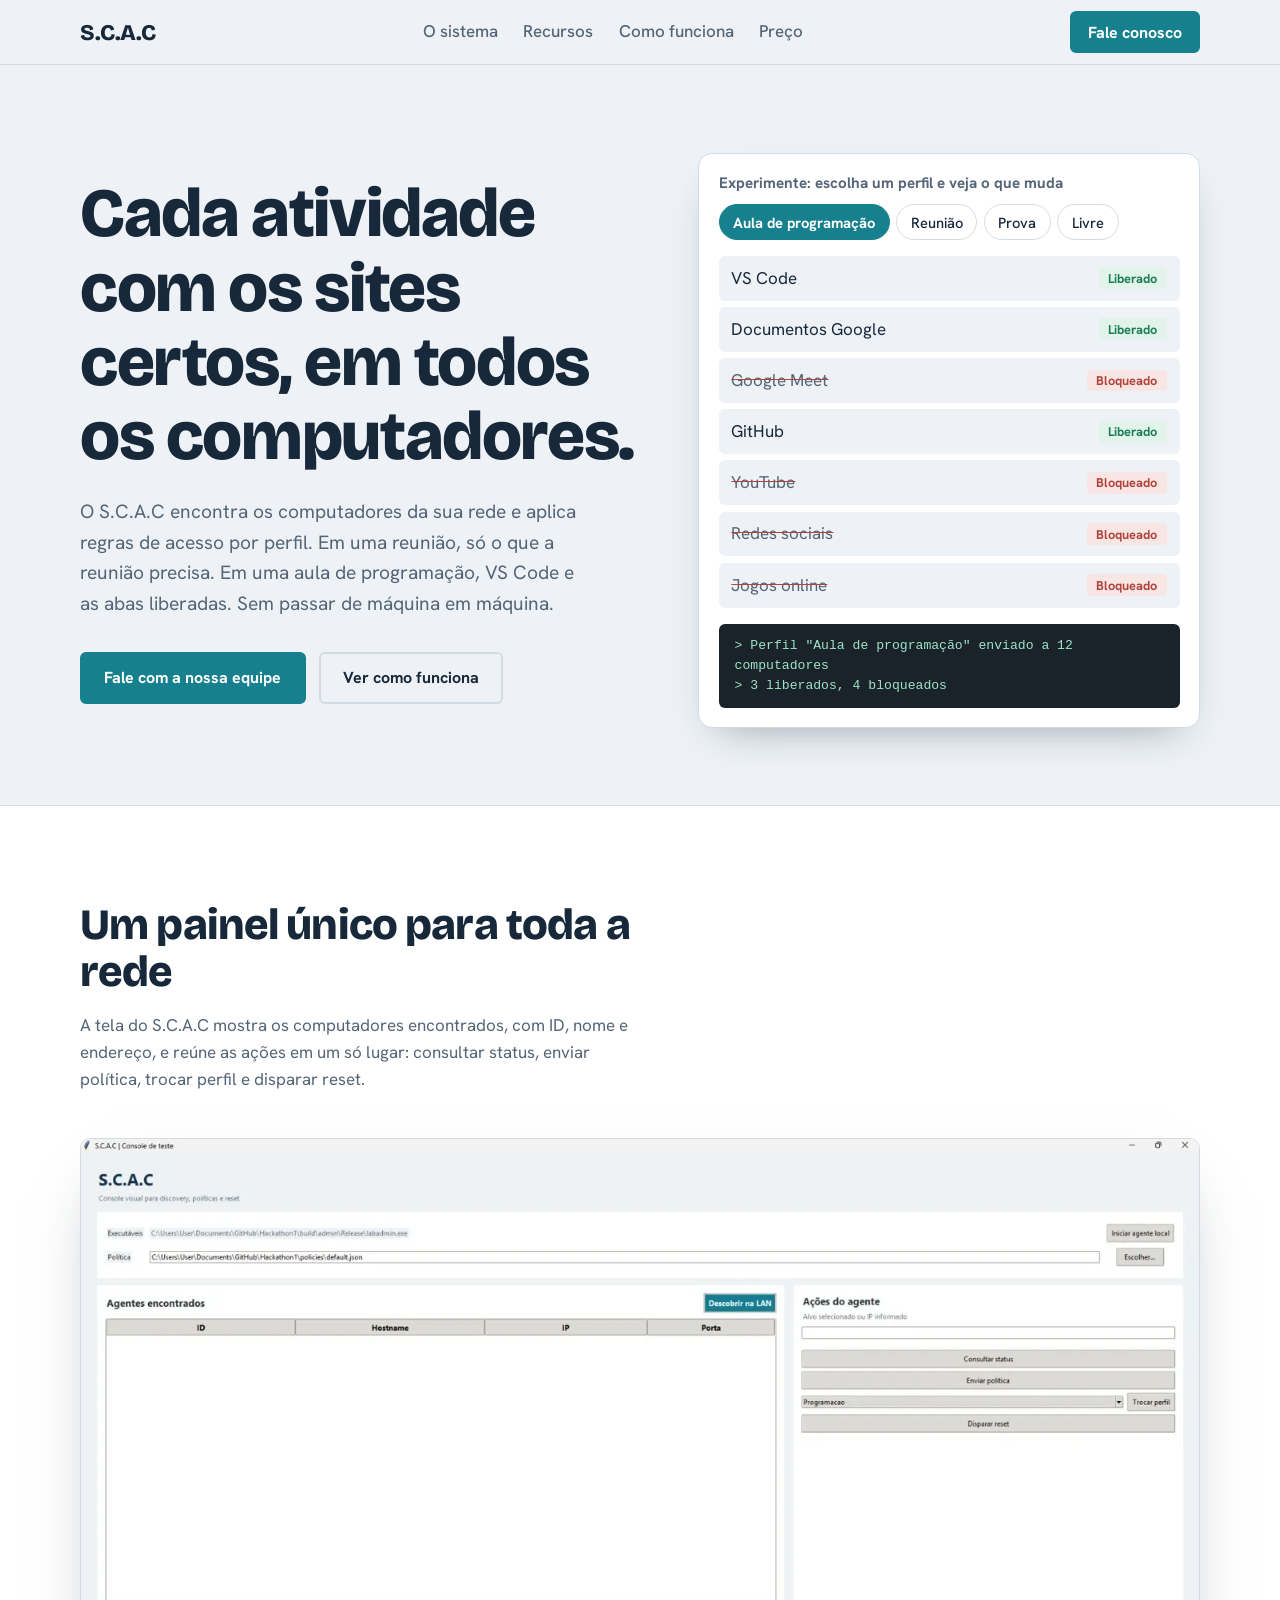
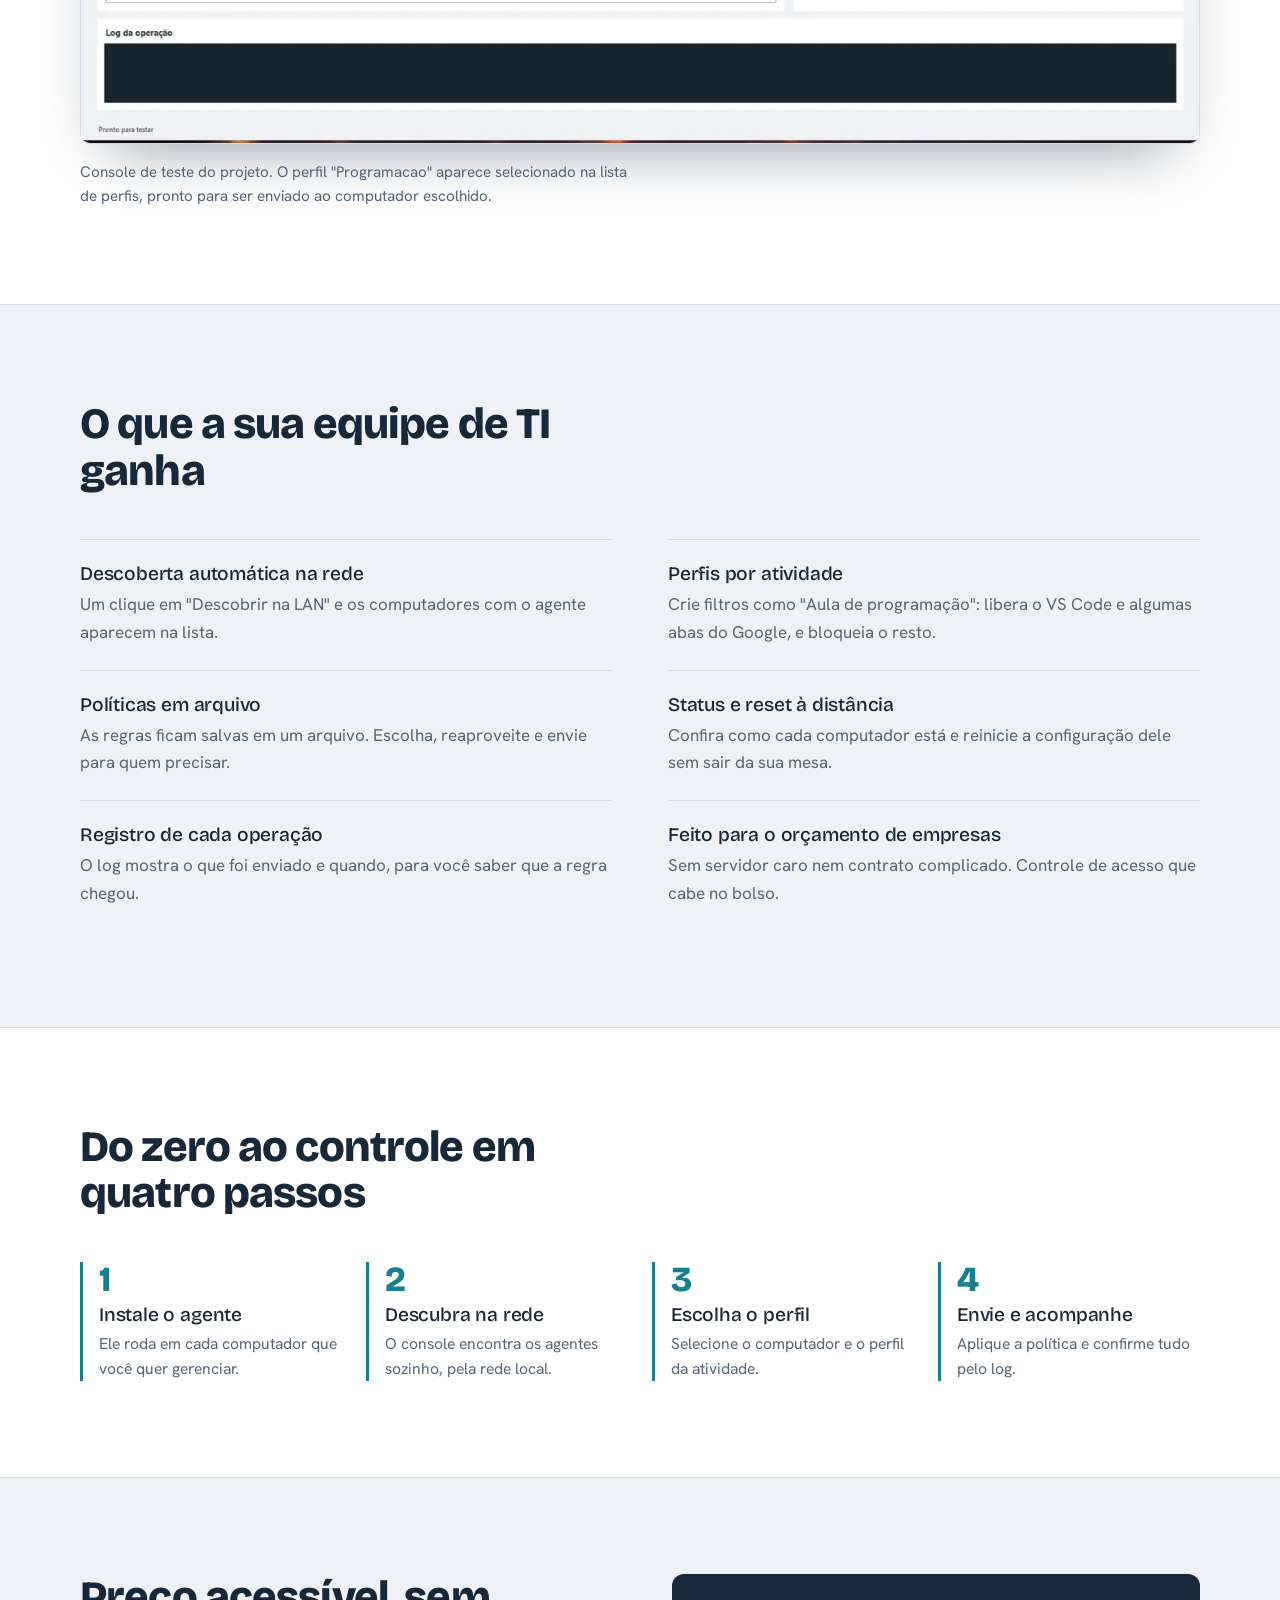
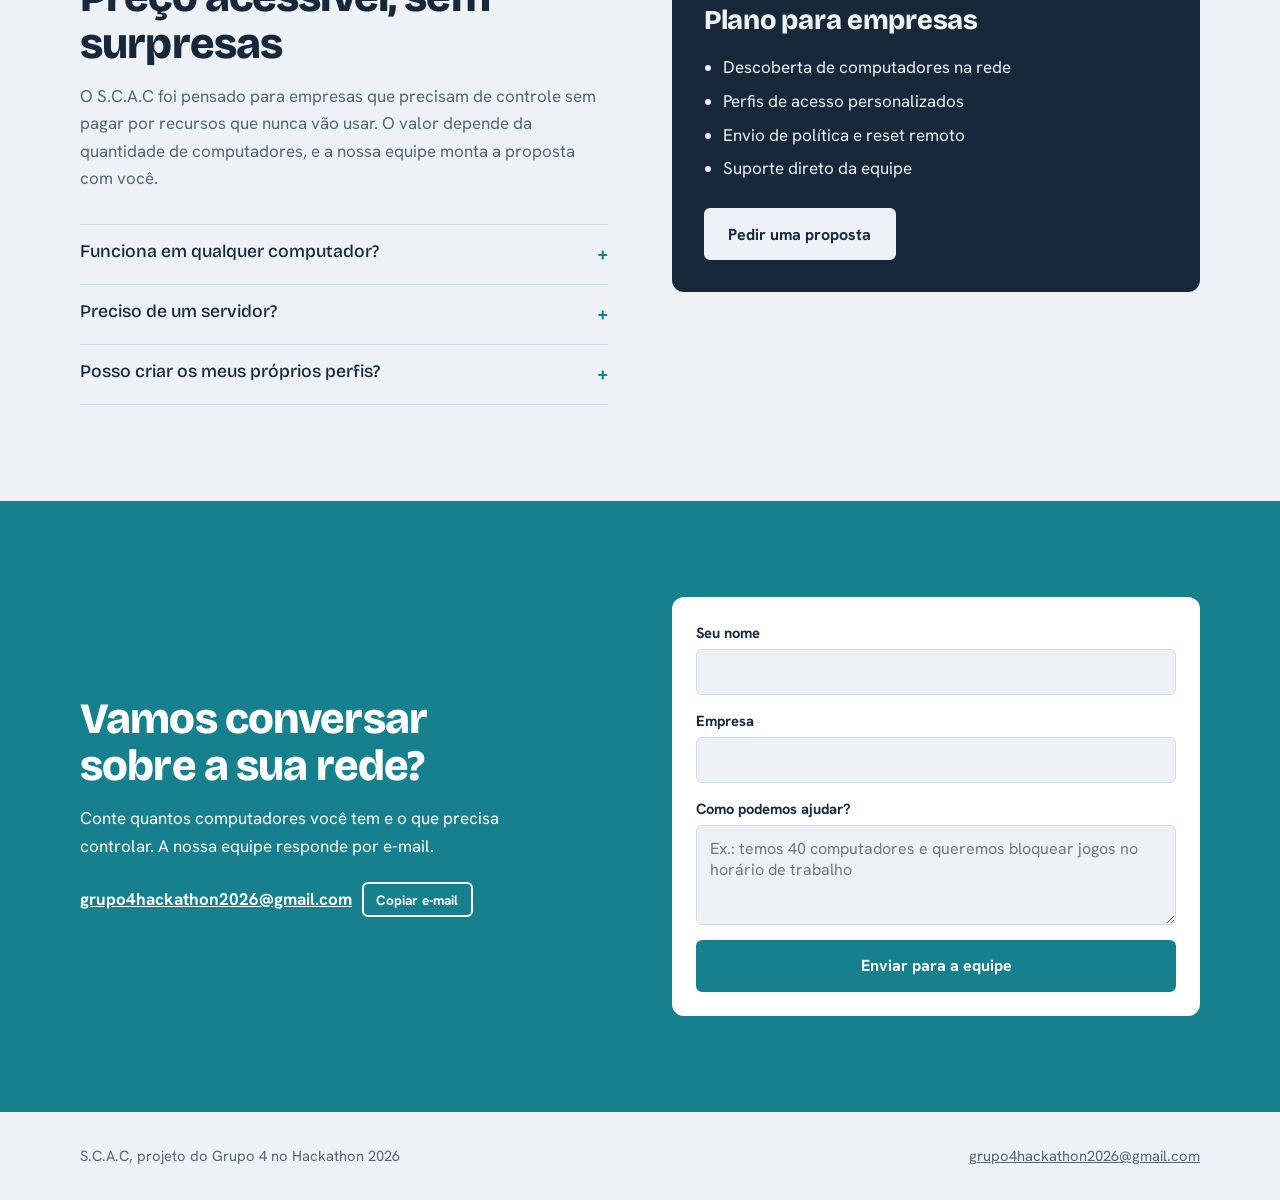
==== index.html @ 9efc4bbe "Add files via upload" ====
<!DOCTYPE html>
<html lang="pt-BR">
<head>
<meta charset="utf-8">
<meta name="viewport" content="width=device-width, initial-scale=1, viewport-fit=cover">
<title>S.C.A.C | Controle de acesso para a rede da sua empresa</title>
<meta name="description" content="Gerencie o que cada computador da rede pode acessar, com perfis prontos para cada atividade. Preço acessível para empresas.">
<link rel="preconnect" href="https://fonts.googleapis.com">
<link href="https://fonts.googleapis.com/css2?family=Bricolage+Grotesque:opsz,wght@12..96,500;12..96,800&family=Hanken+Grotesk:wght@400;500;700&display=swap" rel="stylesheet">
<link rel="stylesheet" href="../css/style.css">
</head>
<body>
<header class="nav"><div class="wrap">
<a class="logo" href="#topo">S.C.A.C</a>
<ul><li><a href="#sistema">O sistema</a></li><li><a href="#recursos">Recursos</a></li><li><a href="#como">Como funciona</a></li><li><a href="#preco">Preço</a></li></ul>
<a class="btn" href="#contato">Fale conosco</a>
</div></header>

<main id="topo">
<div class="hero"><div class="wrap">
<div class="intro">
<h1>Cada atividade com os sites certos, em todos os computadores.</h1>
<p class="lead">O S.C.A.C encontra os computadores da sua rede e aplica regras de acesso por perfil. Em uma reunião, só o que a reunião precisa. Em uma aula de programação, VS Code e as abas liberadas. Sem passar de máquina em máquina.</p>
<div class="cta"><a class="btn" href="#contato">Fale com a nossa equipe</a><a class="btn ghost" href="#como">Ver como funciona</a></div>
</div>
<div class="demo" aria-label="Demonstração de perfis">
<div class="demo-h">Experimente: escolha um perfil e veja o que muda</div>
<div class="tabs" id="tabs" role="tablist"></div>
<ul class="sites" id="sites" aria-live="polite"></ul>
<div class="log" id="log" aria-live="polite"></div>
</div>
</div></div>

<section class="band" id="sistema"><div class="wrap">
<div class="sec-head"><h2>Um painel único para toda a rede</h2>
<p>A tela do S.C.A.C mostra os computadores encontrados, com ID, nome e endereço, e reúne as ações em um só lugar: consultar status, enviar política, trocar perfil e disparar reset.</p></div>
<div class="shot"><img src="../imagens/print-sistema.webp" alt="Tela do console S.C.A.C com a lista de agentes encontrados na rede e os botões de consultar status, enviar política, trocar perfil e disparar reset" width="1400" height="756" loading="lazy"></div>
<p class="caption">Console de teste do projeto. O perfil &quot;Programacao&quot; aparece selecionado na lista de perfis, pronto para ser enviado ao computador escolhido.</p>
</div></section>

<section id="recursos"><div class="wrap">
<div class="sec-head"><h2>O que a sua equipe de TI ganha</h2></div>
<div class="feat">
<div><h3>Descoberta automática na rede</h3><p>Um clique em &quot;Descobrir na LAN&quot; e os computadores com o agente aparecem na lista.</p></div>
<div><h3>Perfis por atividade</h3><p>Crie filtros como &quot;Aula de programação&quot;: libera o VS Code e algumas abas do Google, e bloqueia o resto.</p></div>
<div><h3>Políticas em arquivo</h3><p>As regras ficam salvas em um arquivo. Escolha, reaproveite e envie para quem precisar.</p></div>
<div><h3>Status e reset à distância</h3><p>Confira como cada computador está e reinicie a configuração dele sem sair da sua mesa.</p></div>
<div><h3>Registro de cada operação</h3><p>O log mostra o que foi enviado e quando, para você saber que a regra chegou.</p></div>
<div><h3>Feito para o orçamento de empresas</h3><p>Sem servidor caro nem contrato complicado. Controle de acesso que cabe no bolso.</p></div>
</div></div></section>

<section class="band" id="como"><div class="wrap">
<div class="sec-head"><h2>Do zero ao controle em quatro passos</h2></div>
<ol class="steps">
<li><h3>Instale o agente</h3><p>Ele roda em cada computador que você quer gerenciar.</p></li>
<li><h3>Descubra na rede</h3><p>O console encontra os agentes sozinho, pela rede local.</p></li>
<li><h3>Escolha o perfil</h3><p>Selecione o computador e o perfil da atividade.</p></li>
<li><h3>Envie e acompanhe</h3><p>Aplique a política e confirme tudo pelo log.</p></li>
</ol></div></section>

<section id="preco"><div class="wrap split">
<div><div class="sec-head" style="margin:0"><h2>Preço acessível, sem surpresas</h2>
<p>O S.C.A.C foi pensado para empresas que precisam de controle sem pagar por recursos que nunca vão usar. O valor depende da quantidade de computadores, e a nossa equipe monta a proposta com você.</p></div>
<div style="margin-top:2rem">
<details><summary>Funciona em qualquer computador?</summary><p>A versão atual roda em Windows e Linux. Fale com a nossa equipe se você usa outro sistema.</p></details>
<details><summary>Preciso de um servidor?</summary><p>Não. O console descobre os agentes direto pela rede local.</p></details>
<details><summary>Posso criar os meus próprios perfis?</summary><p>Sim. Cada perfil é uma política com os sites e programas que você quer liberar.</p></details>
</div></div>
<div class="price"><h3>Plano para empresas</h3>
<ul><li>Descoberta de computadores na rede</li><li>Perfis de acesso personalizados</li><li>Envio de política e reset remoto</li><li>Suporte direto da equipe</li></ul>
<a class="btn" href="#contato">Pedir uma proposta</a></div>
</div></section>

<section class="contact" id="contato"><div class="wrap split">
<div><h2>Vamos conversar sobre a sua rede?</h2>
<p>Conte quantos computadores você tem e o que precisa controlar. A nossa equipe responde por e-mail.</p>
<div class="mail"><a href="mailto:grupo4hackathon2026@gmail.com">grupo4hackathon2026@gmail.com</a><button type="button" id="copy">Copiar e-mail</button></div></div>
<form id="form">
<label>Seu nome<input name="nome" required autocomplete="name"></label>
<label>Empresa<input name="empresa" autocomplete="organization"></label>
<label>Como podemos ajudar?<textarea name="msg" required placeholder="Ex.: temos 40 computadores e queremos bloquear jogos no horário de trabalho"></textarea></label>
<button class="btn" type="submit">Enviar para a equipe</button>
</form>
</div></section>
</main>

<footer><div class="wrap"><span>S.C.A.C, projeto do Grupo 4 no Hackathon 2026</span><a href="mailto:grupo4hackathon2026@gmail.com">grupo4hackathon2026@gmail.com</a></div></footer>

<script src="../js/script.js"></script>
</body>
</html>
---- css/style.css ----
:root{--bg:#eef2f6;--surface:#fff;--ink:#17283a;--muted:#546577;--teal:#17808e;--teal-d:#0f5f6b;--on-teal:#fff;--log:#1a2329;--line:#d3dce5;--ok:#1b7f55;--no:#b0433b;--okbg:#e1f3ea;--nobg:#f8e6e4;
--fd:"Bricolage Grotesque","Trebuchet MS",sans-serif;--fb:"Hanken Grotesk","Segoe UI",Arial,sans-serif;
box-sizing:border-box;padding-top:env(safe-area-inset-top,0px);padding-bottom:env(safe-area-inset-bottom,0px)}
@media (prefers-color-scheme:dark){:root:not([data-theme="light"]){--bg:#0e161d;--surface:#17222b;--ink:#e7eef4;--muted:#95a7b6;--teal:#47b9c9;--teal-d:#7fd3df;--on-teal:#08262b;--log:#0a1014;--line:#2a3b48;--ok:#5fd09c;--no:#f0897f;--okbg:#14352a;--nobg:#3a1f1d}}
:root[data-theme="dark"]{--bg:#0e161d;--surface:#17222b;--ink:#e7eef4;--muted:#95a7b6;--teal:#47b9c9;--teal-d:#7fd3df;--on-teal:#08262b;--log:#0a1014;--line:#2a3b48;--ok:#5fd09c;--no:#f0897f;--okbg:#14352a;--nobg:#3a1f1d}
*,*::before,*::after{box-sizing:inherit}
html{scroll-behavior:smooth;scroll-padding-top:calc(72px + env(safe-area-inset-top,0px))}
body{margin:0;background:var(--bg);color:var(--ink);font:400 1.0625rem/1.6 var(--fb)}
img{max-width:100%;display:block}
a{color:inherit}
:focus-visible{outline:3px solid var(--teal);outline-offset:3px;border-radius:4px}
.wrap{width:min(1120px,100% - 2.5rem);margin-inline:auto}
h1,h2,h3{font-family:var(--fd);line-height:1.08;margin:0;letter-spacing:-.02em}
h1{font-size:clamp(2.4rem,6vw,4.3rem);font-weight:800}
h2{font-size:clamp(1.8rem,4vw,2.7rem);font-weight:800;max-width:20ch}
h3{font-size:1.2rem;font-weight:500;letter-spacing:-.01em}
p{margin:0}
.btn{display:inline-block;font:700 1rem var(--fb);text-decoration:none;padding:.85rem 1.4rem;border-radius:6px;border:2px solid var(--teal);background:var(--teal);color:var(--on-teal);cursor:pointer;transition:transform .15s,background .15s}
.btn:hover{transform:translateY(-2px);background:var(--teal-d);border-color:var(--teal-d)}
.btn.ghost{background:transparent;color:var(--ink);border-color:var(--line)}
.btn.ghost:hover{background:var(--surface);border-color:var(--teal)}
/* nav */
.nav{position:sticky;top:0;z-index:10;background:color-mix(in srgb,var(--bg) 88%,transparent);backdrop-filter:blur(8px);border-bottom:1px solid var(--line);padding-top:env(safe-area-inset-top,0px)}
.nav .wrap{display:flex;align-items:center;justify-content:space-between;height:64px}
.logo{font:800 1.4rem var(--fd);text-decoration:none;letter-spacing:-.02em}
.nav ul{display:flex;gap:1.6rem;list-style:none;margin:0;padding:0}
.nav ul a{text-decoration:none;color:var(--muted);font-weight:500}
.nav ul a:hover{color:var(--ink)}
.nav .btn{padding:.55rem 1rem}
@media(max-width:760px){.nav ul{display:none}}
/* hero */
.hero{padding:clamp(2.5rem,7vw,5.5rem) 0 clamp(3rem,6vw,5rem)}
.hero .wrap{display:grid;grid-template-columns:1.05fr .95fr;gap:clamp(2rem,5vw,4rem);align-items:center}
.hero p.lead{font-size:1.2rem;color:var(--muted);margin:1.4rem 0 2rem;max-width:46ch}
.cta{display:flex;flex-wrap:wrap;gap:.8rem}
.hero .intro>*{animation:rise .7s both}
.hero .intro>*:nth-child(2){animation-delay:.1s}.hero .intro>*:nth-child(3){animation-delay:.2s}
@keyframes rise{from{opacity:0;transform:translateY(16px)}}
@media(max-width:860px){.hero .wrap{grid-template-columns:1fr}}
/* demo */
.demo{background:var(--surface);border:1px solid var(--line);border-radius:14px;padding:1.2rem;box-shadow:0 18px 40px -22px rgba(23,40,58,.45)}
.demo-h{font:700 .95rem var(--fb);color:var(--muted);margin-bottom:.7rem}
.tabs{display:flex;flex-wrap:wrap;gap:.4rem;margin-bottom:1rem}
.tabs button{font:500 .92rem var(--fb);padding:.45rem .85rem;border-radius:999px;border:1px solid var(--line);background:transparent;color:var(--ink);cursor:pointer}
.tabs button[aria-selected="true"]{background:var(--teal);border-color:var(--teal);color:var(--on-teal);font-weight:700}
.sites{list-style:none;margin:0;padding:0;display:grid;gap:.4rem}
.sites li{display:flex;justify-content:space-between;align-items:center;padding:.55rem .8rem;border-radius:6px;background:var(--bg);transition:background .3s}
.sites .st{font:700 .8rem var(--fb);padding:.15rem .6rem;border-radius:4px;transition:all .3s}
.sites li.ok .st{background:var(--okbg);color:var(--ok)}
.sites li.no{color:var(--muted)}
.sites li.no .st{background:var(--nobg);color:var(--no)}
.sites li.no span:first-child{text-decoration:line-through;text-decoration-color:var(--no)}
.log{margin-top:1rem;background:var(--log);color:#9fe3c6;font:.82rem/1.5 ui-monospace,Consolas,monospace;padding:.8rem 1rem;border-radius:6px;min-height:3.6em}
/* sections */
section{padding:clamp(3.5rem,8vw,6rem) 0}
.band{background:var(--surface);border-block:1px solid var(--line)}
.sec-head{display:grid;gap:1rem;margin-bottom:2.8rem}
.sec-head p{color:var(--muted);max-width:56ch}
.shot{border:1px solid var(--line);border-radius:10px;overflow:hidden;box-shadow:0 30px 60px -30px rgba(23,40,58,.5)}
.shot img{width:100%;height:auto}
.caption{color:var(--muted);font-size:.95rem;margin-top:1rem;max-width:62ch}
.feat{display:grid;grid-template-columns:repeat(2,1fr);gap:0 3.5rem}
.feat div{padding:1.5rem 0;border-top:1px solid var(--line)}
.feat p{color:var(--muted);margin-top:.4rem}
@media(max-width:760px){.feat{grid-template-columns:1fr}}
.steps{list-style:none;margin:0;padding:0;display:grid;grid-template-columns:repeat(4,1fr);gap:1.5rem;counter-reset:s}
.steps li{counter-increment:s;border-left:3px solid var(--teal);padding-left:1rem}
.steps li::before{content:counter(s);font:800 2.2rem var(--fd);color:var(--teal);display:block;line-height:1}
.steps h3{margin:.5rem 0 .3rem}.steps p{color:var(--muted);font-size:.98rem}
@media(max-width:860px){.steps{grid-template-columns:repeat(2,1fr)}}
@media(max-width:480px){.steps{grid-template-columns:1fr}}
.split{display:grid;grid-template-columns:1fr 1fr;gap:clamp(2rem,5vw,4rem);align-items:start}
@media(max-width:860px){.split{grid-template-columns:1fr}}
.price{background:var(--ink);color:var(--bg);border-radius:12px;padding:2rem}
.price h3{font-size:1.7rem;font-weight:800}
.price ul{margin:1.2rem 0 1.6rem;padding-left:1.2rem;display:grid;gap:.4rem}
.price .btn{background:var(--bg);color:var(--ink);border-color:var(--bg)}
details{border-top:1px solid var(--line);padding:1rem 0}
details:last-child{border-bottom:1px solid var(--line)}
summary{font:500 1.1rem var(--fd);cursor:pointer;list-style:none;display:flex;justify-content:space-between;gap:1rem}
summary::after{content:"+";font-size:1.4rem;color:var(--teal);transition:transform .2s}
details[open] summary::after{transform:rotate(45deg)}
details p{color:var(--muted);margin-top:.6rem;max-width:60ch}
/* contato */
.contact{background:var(--teal);color:var(--on-teal)}
.contact .split{align-items:center}
.contact h2{max-width:16ch}
.contact p{margin-top:1rem;max-width:44ch}
.mail{display:flex;flex-wrap:wrap;gap:.6rem;align-items:center;margin-top:1.4rem}
.mail a{font-weight:700;word-break:break-all}
.mail button{font:700 .85rem var(--fb);padding:.4rem .8rem;border-radius:6px;border:2px solid currentColor;background:transparent;color:inherit;cursor:pointer}
form{background:var(--surface);color:var(--ink);padding:1.5rem;border-radius:12px;display:grid;gap:.9rem}
label{display:grid;gap:.3rem;font-weight:700;font-size:.92rem}
input,textarea{font:400 1rem var(--fb);padding:.7rem .8rem;border:1px solid var(--line);border-radius:6px;background:var(--bg);color:var(--ink)}
textarea{min-height:100px;resize:vertical}
footer{padding:2rem 0;color:var(--muted);font-size:.92rem}
footer .wrap{display:flex;flex-wrap:wrap;justify-content:space-between;gap:.5rem}
@media(prefers-reduced-motion:reduce){*{animation:none!important;transition:none!important;scroll-behavior:auto!important}}
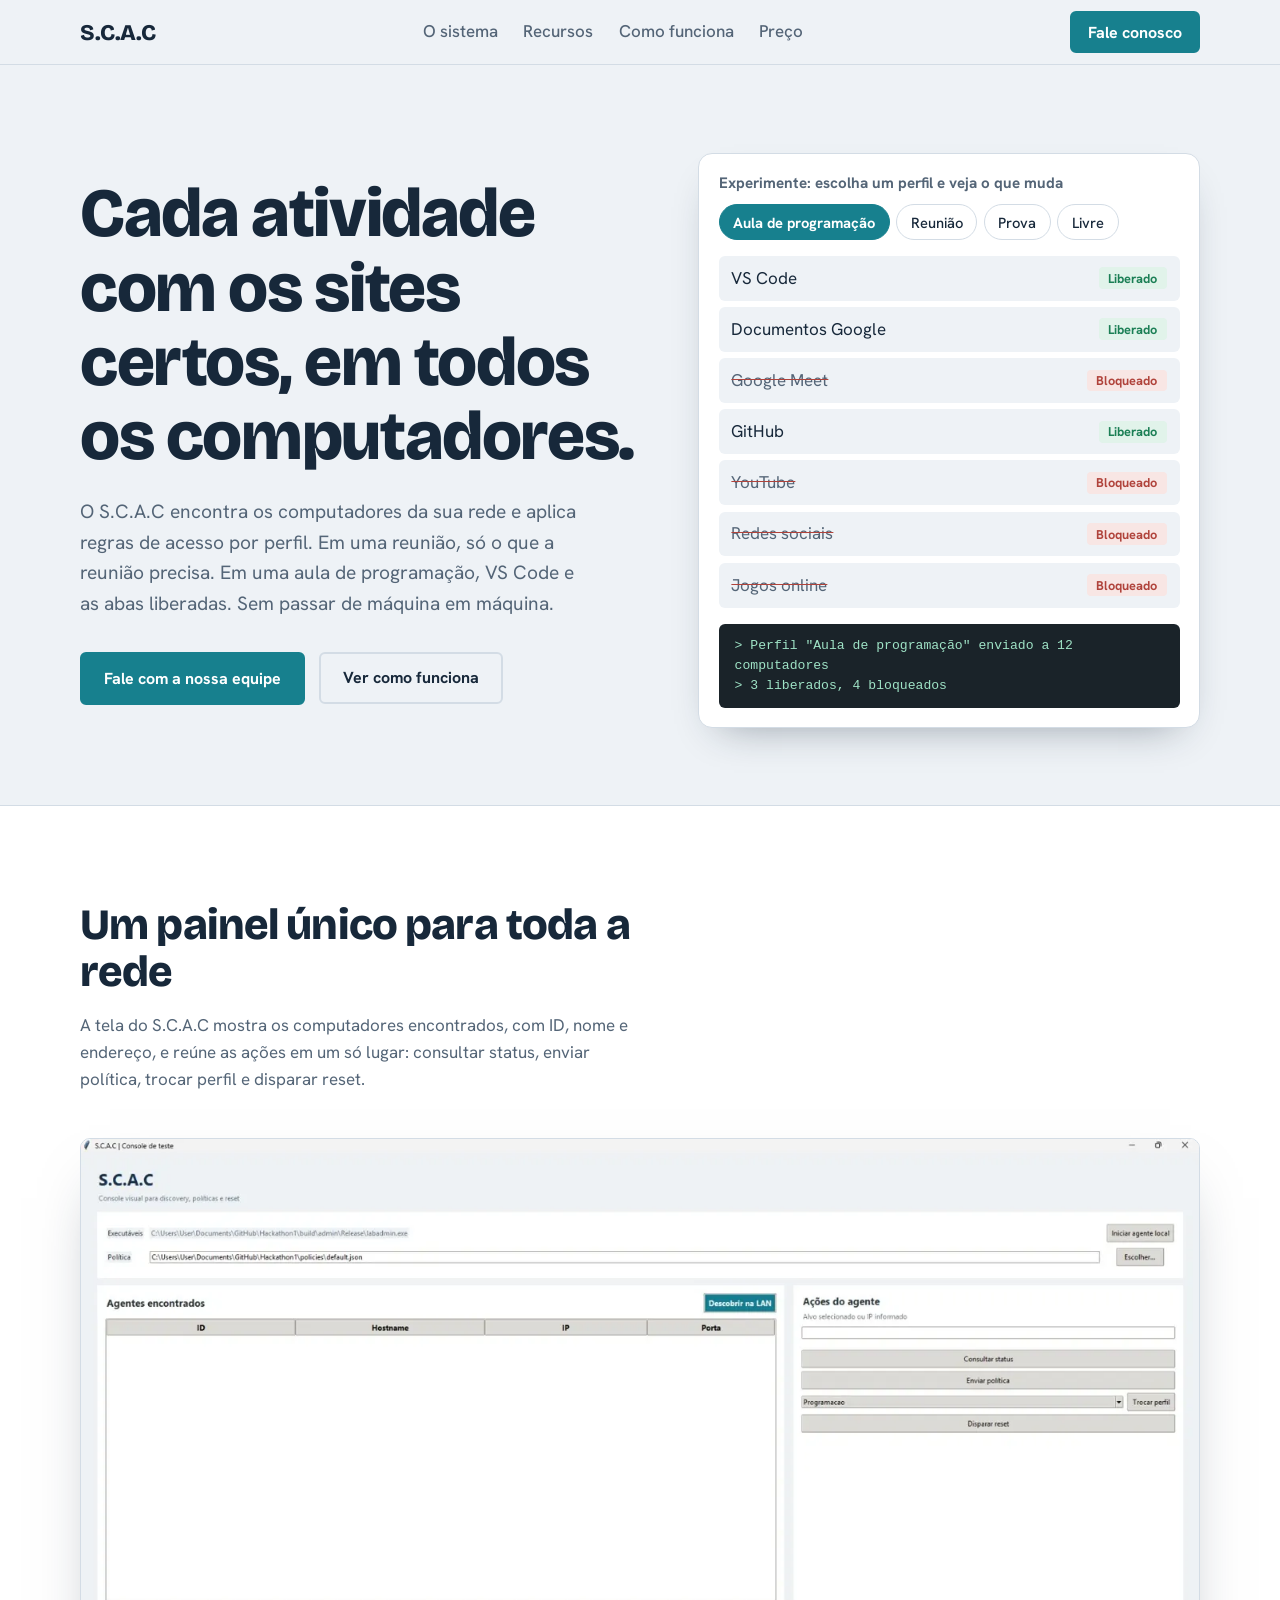
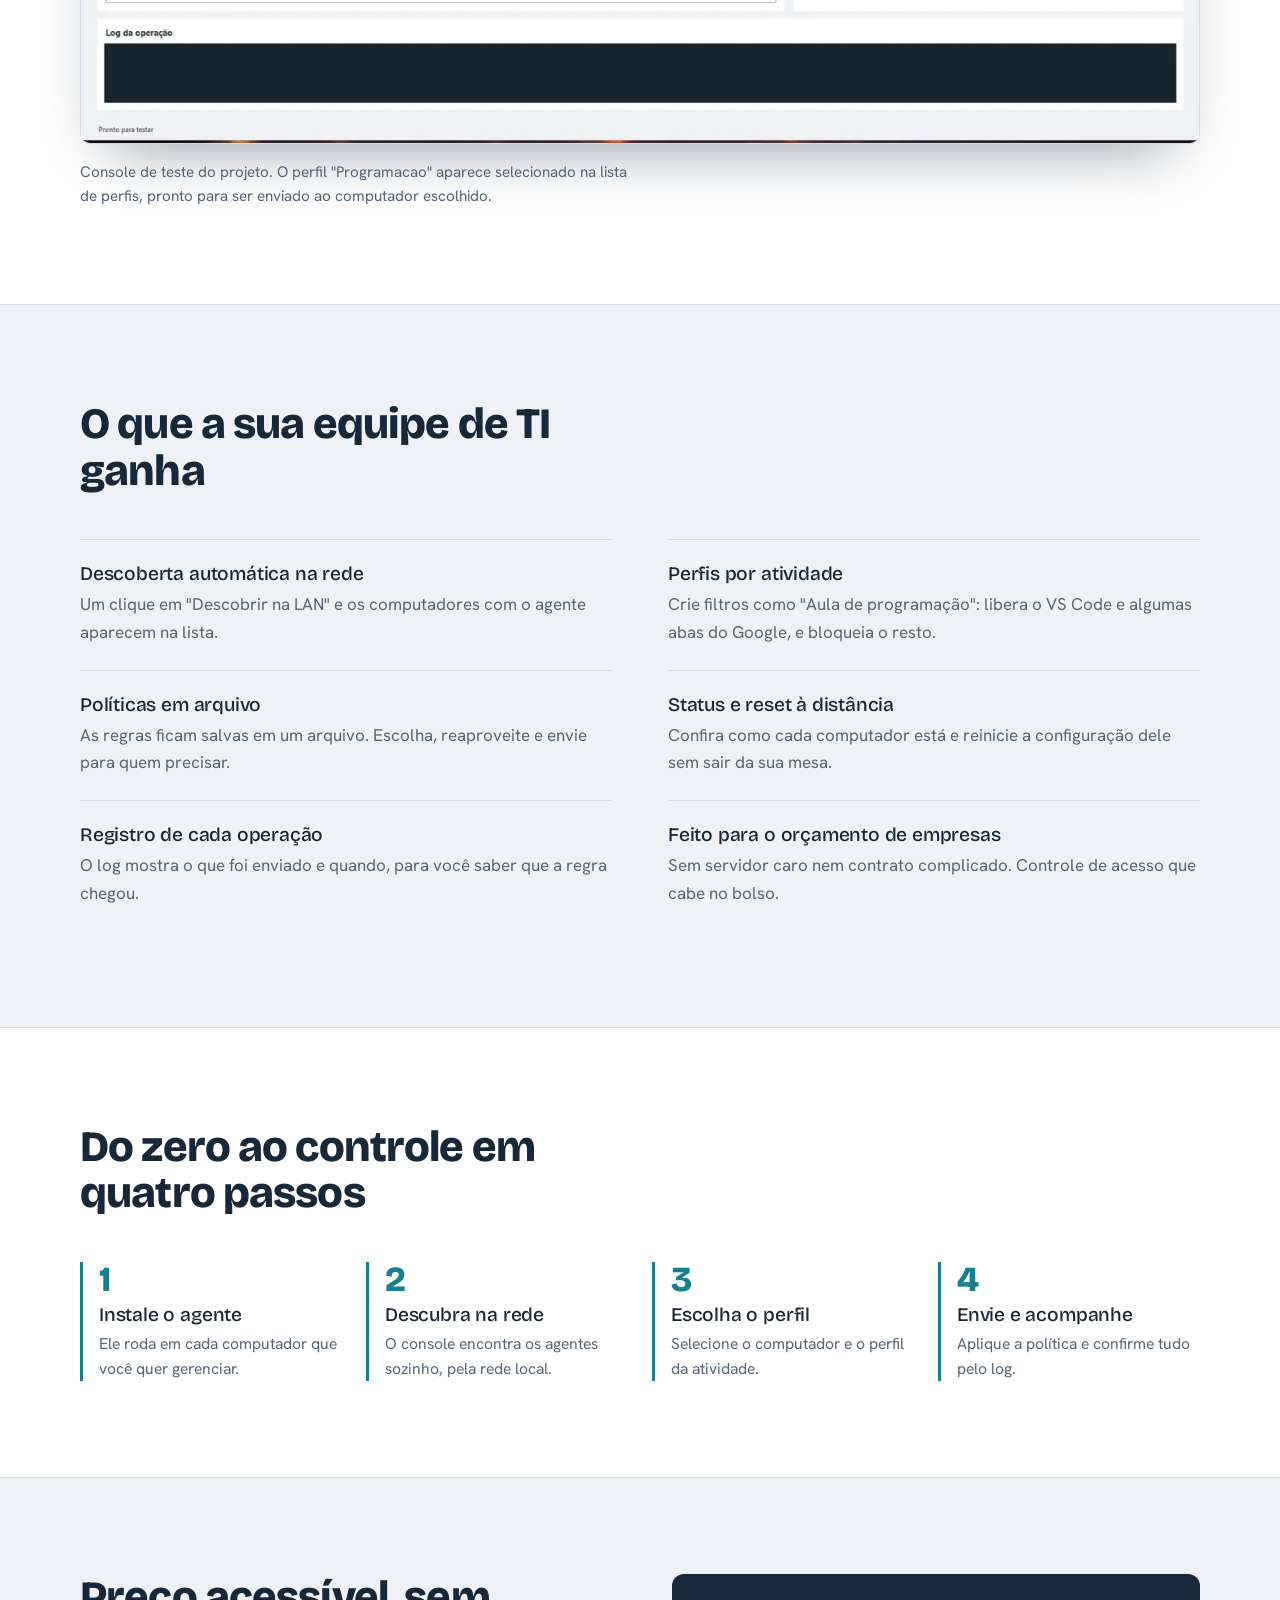
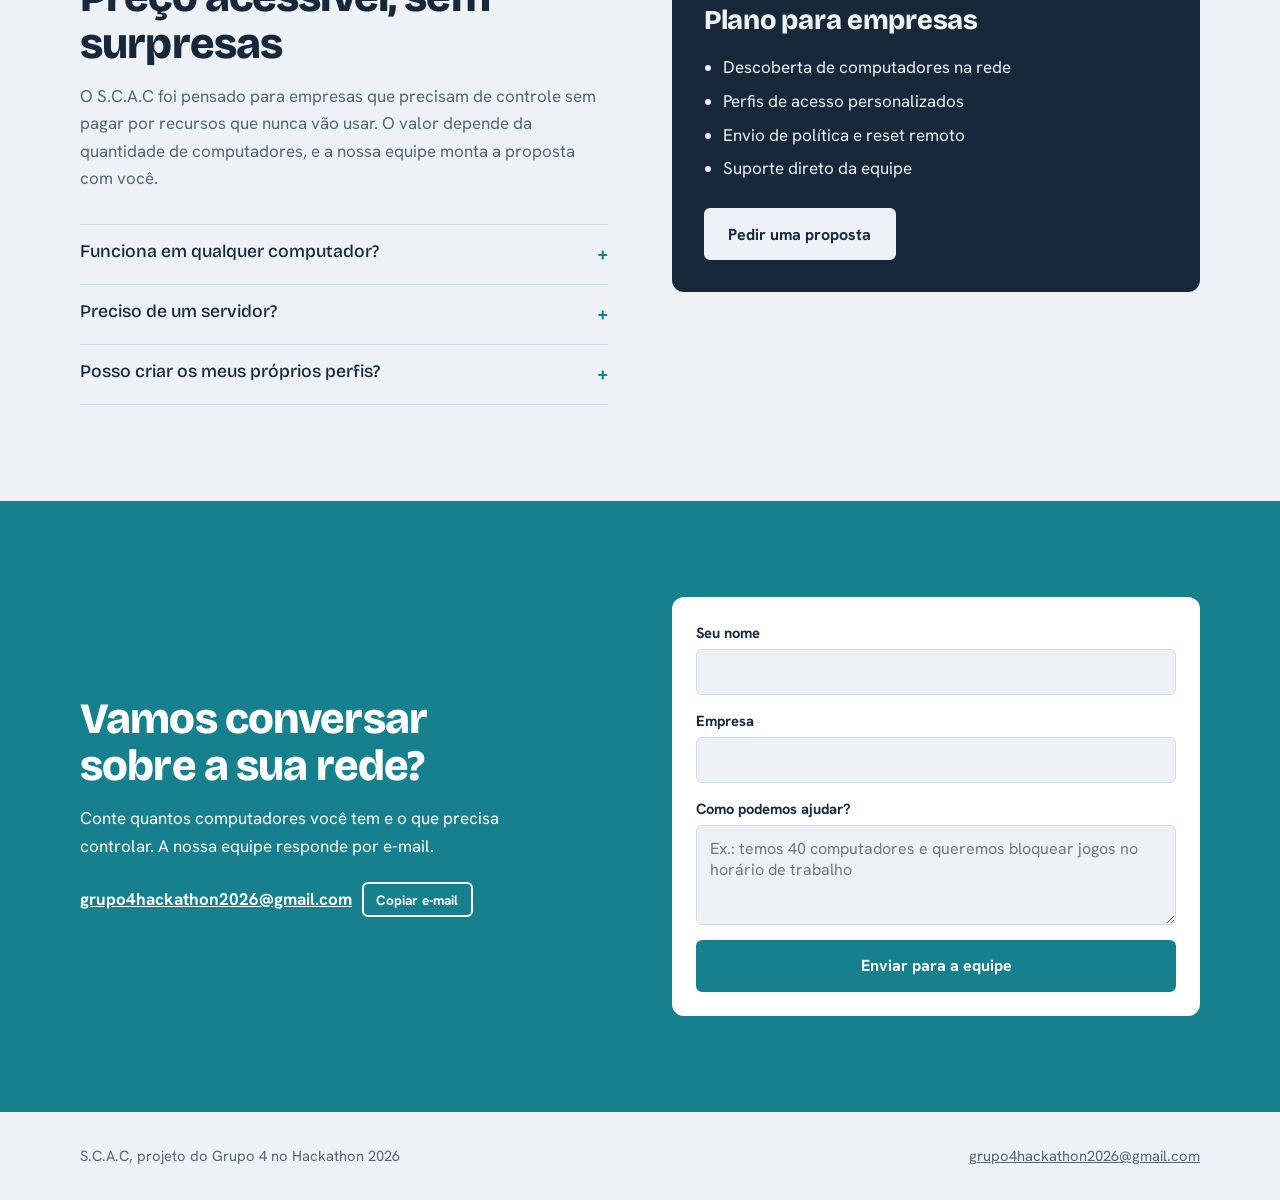
==== commit ae386941: "Update index.html" ====
--- a/index.html
+++ b/index.html
@@ -7,7 +7,7 @@
 <meta name="description" content="Gerencie o que cada computador da rede pode acessar, com perfis prontos para cada atividade. Preço acessível para empresas.">
 <link rel="preconnect" href="https://fonts.googleapis.com">
 <link href="https://fonts.googleapis.com/css2?family=Bricolage+Grotesque:opsz,wght@12..96,500;12..96,800&family=Hanken+Grotesk:wght@400;500;700&display=swap" rel="stylesheet">
-<link rel="stylesheet" href="../css/style.css">
+<link rel="stylesheet" href="css/style.css">
 </head>
 <body>
 <header class="nav"><div class="wrap">
@@ -86,6 +86,6 @@
 
 <footer><div class="wrap"><span>S.C.A.C, projeto do Grupo 4 no Hackathon 2026</span><a href="mailto:grupo4hackathon2026@gmail.com">grupo4hackathon2026@gmail.com</a></div></footer>
 
-<script src="../js/script.js"></script>
+<script src="js/script.js"></script>
 </body>
 </html>
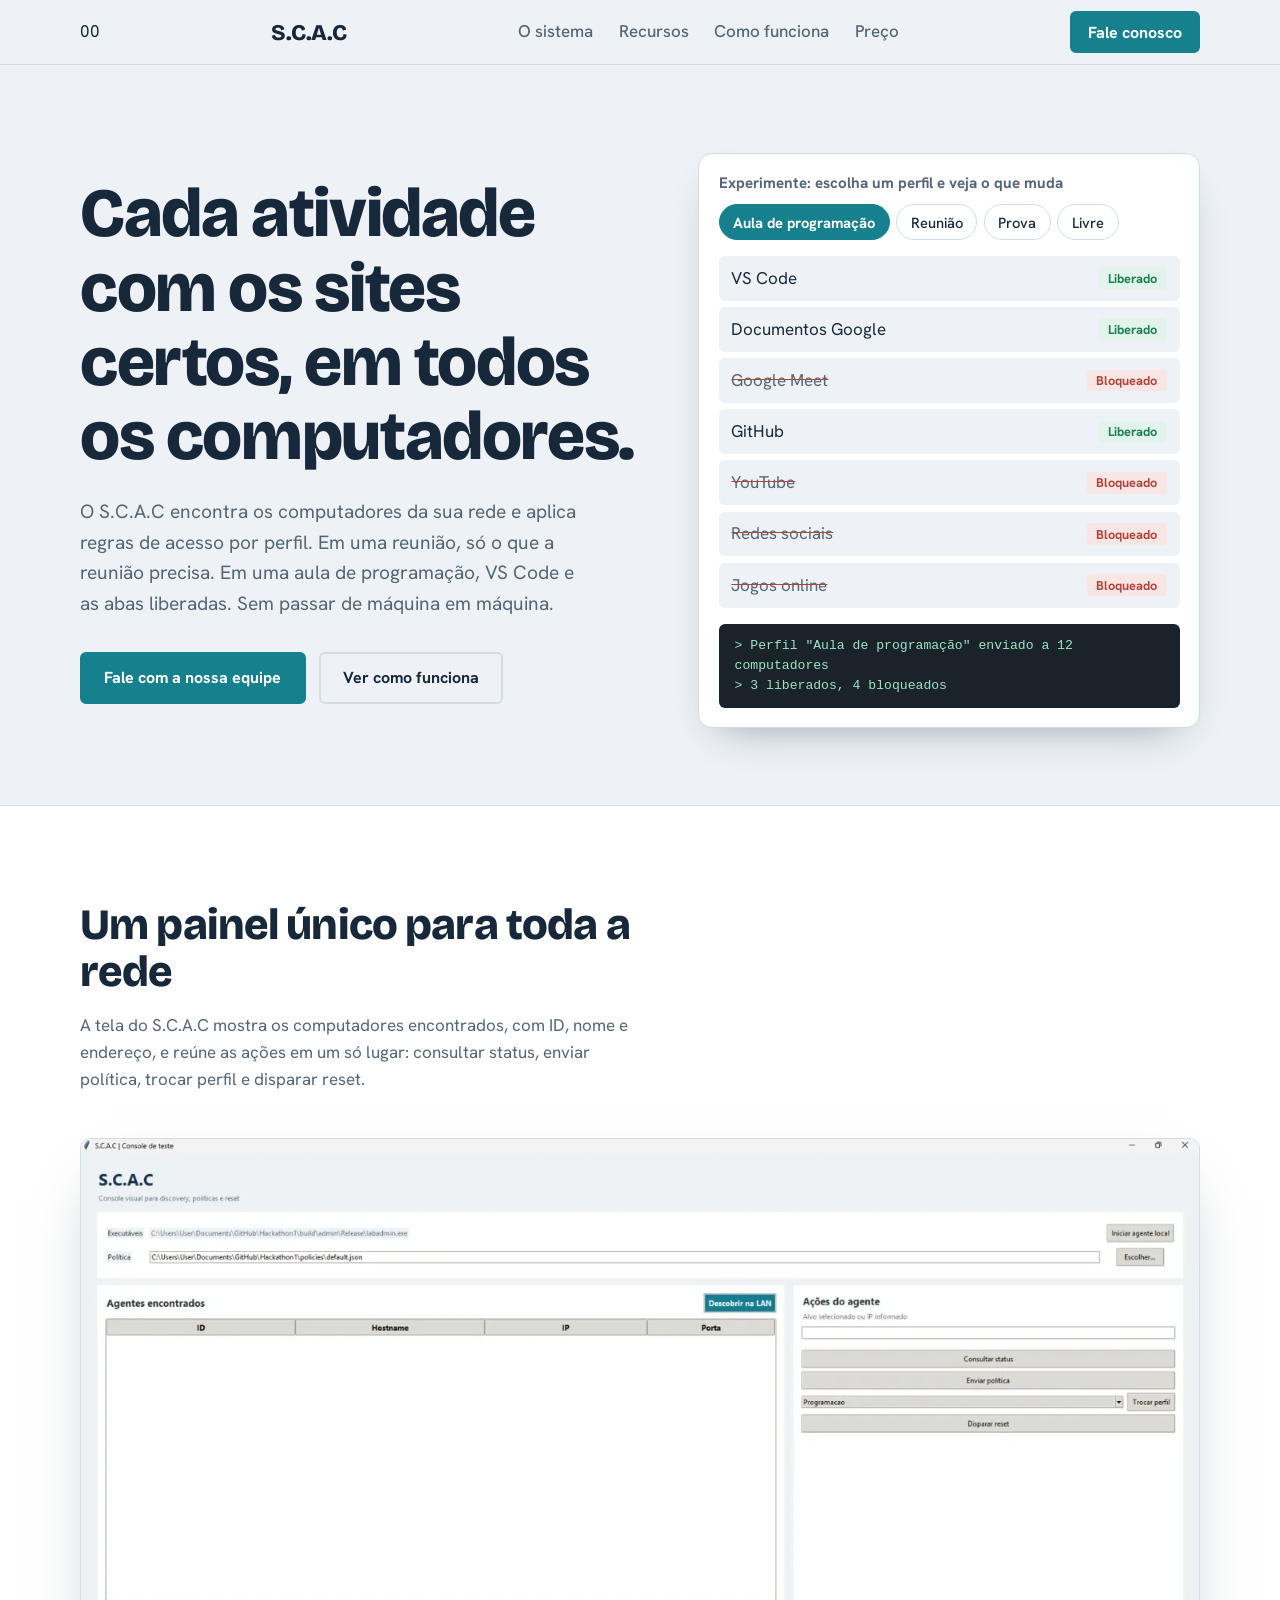
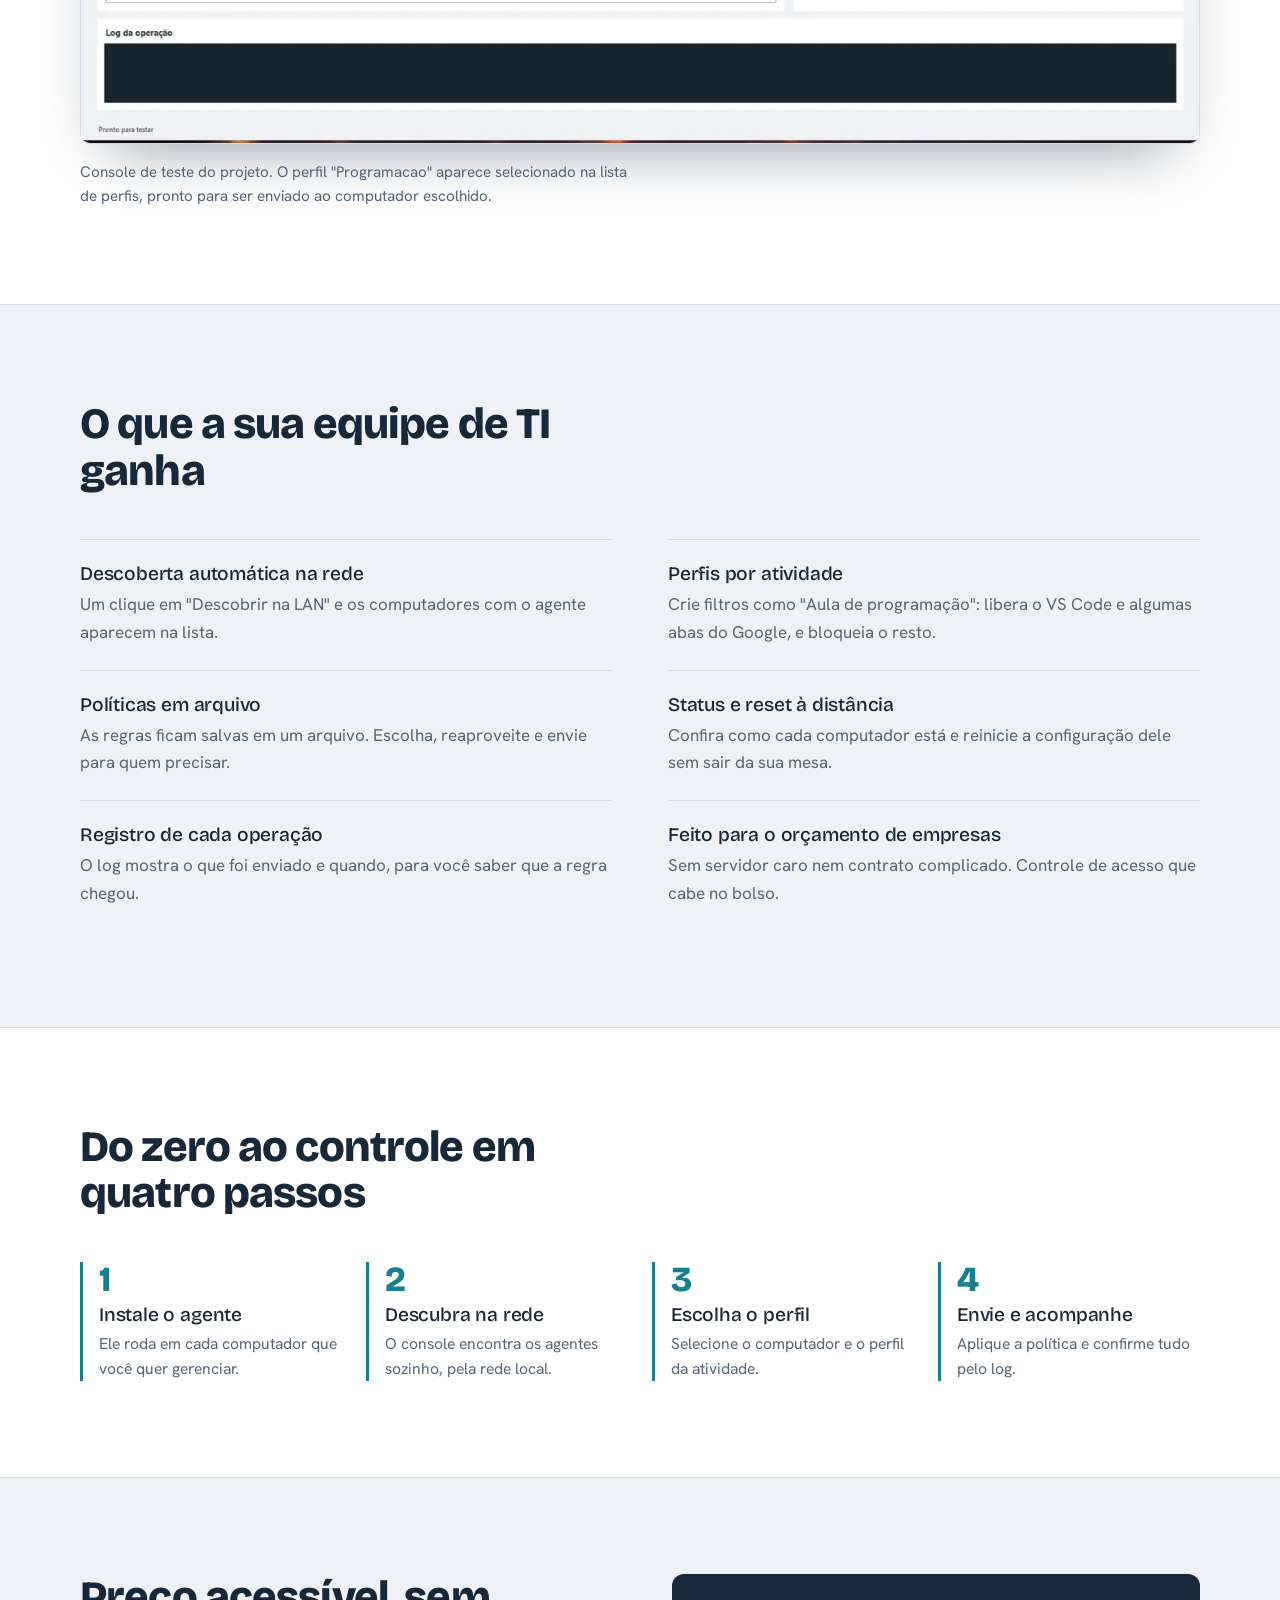
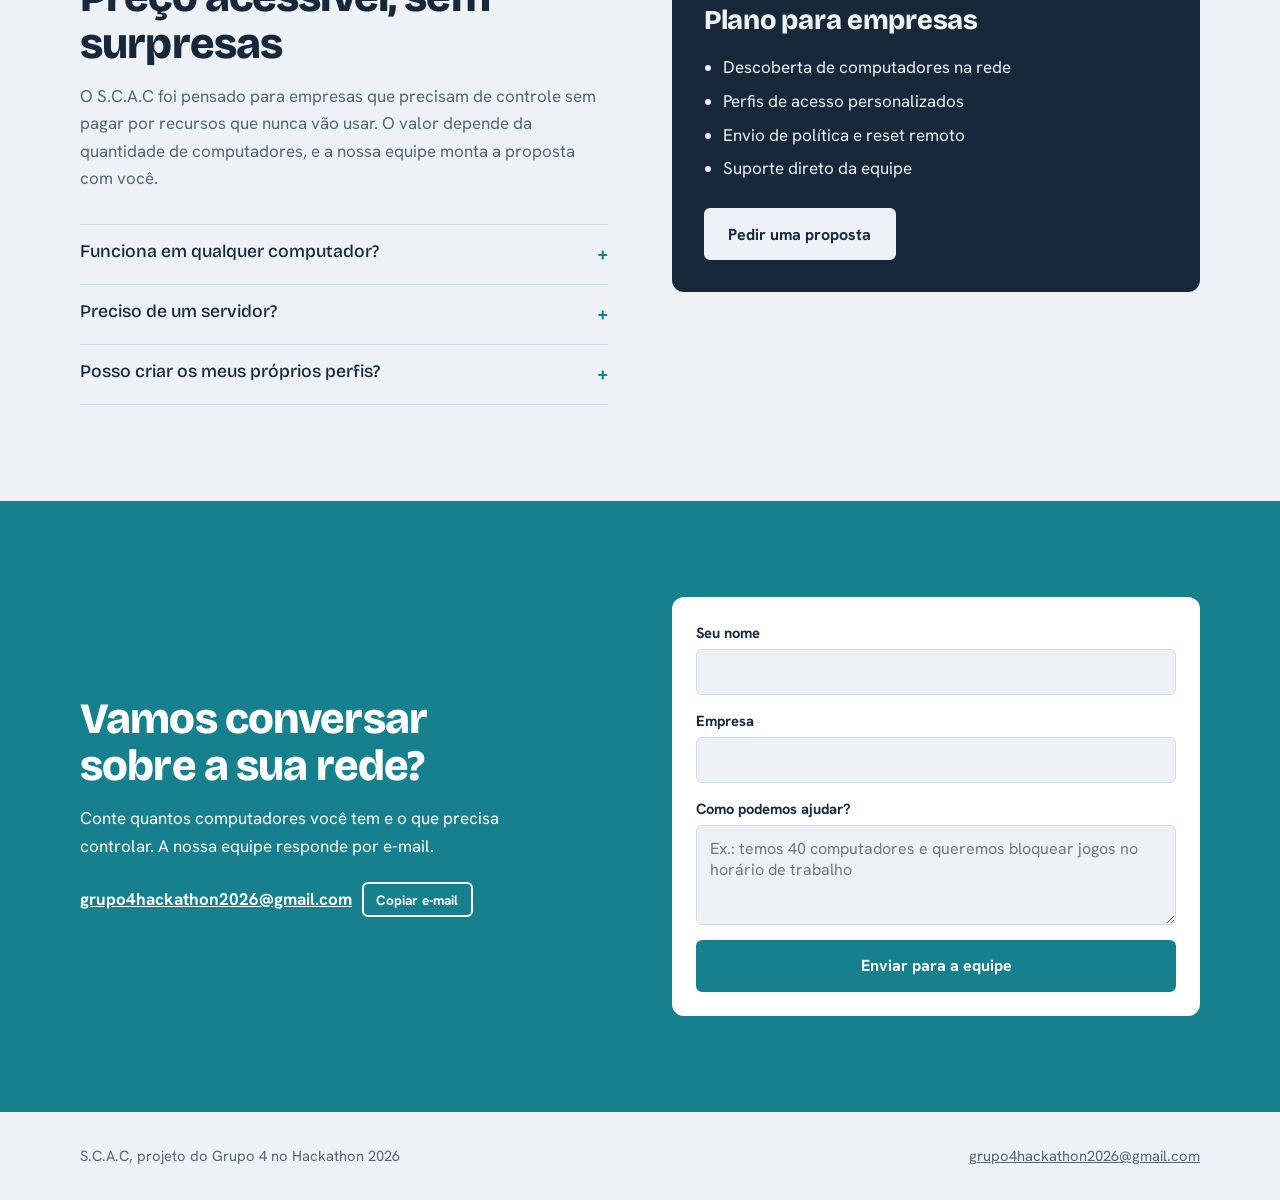
==== commit 1fc2d58a: "Fix image source path in index.html" ====
--- a/index.html
+++ b/index.html
@@ -10,7 +10,7 @@
 <link rel="stylesheet" href="css/style.css">
 </head>
 <body>
-<header class="nav"><div class="wrap">
+<header class="nav"><div class="wrap">00
 <a class="logo" href="#topo">S.C.A.C</a>
 <ul><li><a href="#sistema">O sistema</a></li><li><a href="#recursos">Recursos</a></li><li><a href="#como">Como funciona</a></li><li><a href="#preco">Preço</a></li></ul>
 <a class="btn" href="#contato">Fale conosco</a>
@@ -34,7 +34,7 @@
 <section class="band" id="sistema"><div class="wrap">
 <div class="sec-head"><h2>Um painel único para toda a rede</h2>
 <p>A tela do S.C.A.C mostra os computadores encontrados, com ID, nome e endereço, e reúne as ações em um só lugar: consultar status, enviar política, trocar perfil e disparar reset.</p></div>
-<div class="shot"><img src="../imagens/print-sistema.webp" alt="Tela do console S.C.A.C com a lista de agentes encontrados na rede e os botões de consultar status, enviar política, trocar perfil e disparar reset" width="1400" height="756" loading="lazy"></div>
+<div class="shot"><img src="imagens/print-sistema.webp" alt="Tela do console S.C.A.C com a lista de agentes encontrados na rede e os botões de consultar status, enviar política, trocar perfil e disparar reset" width="1400" height="756" loading="lazy"></div>
 <p class="caption">Console de teste do projeto. O perfil &quot;Programacao&quot; aparece selecionado na lista de perfis, pronto para ser enviado ao computador escolhido.</p>
 </div></section>
 
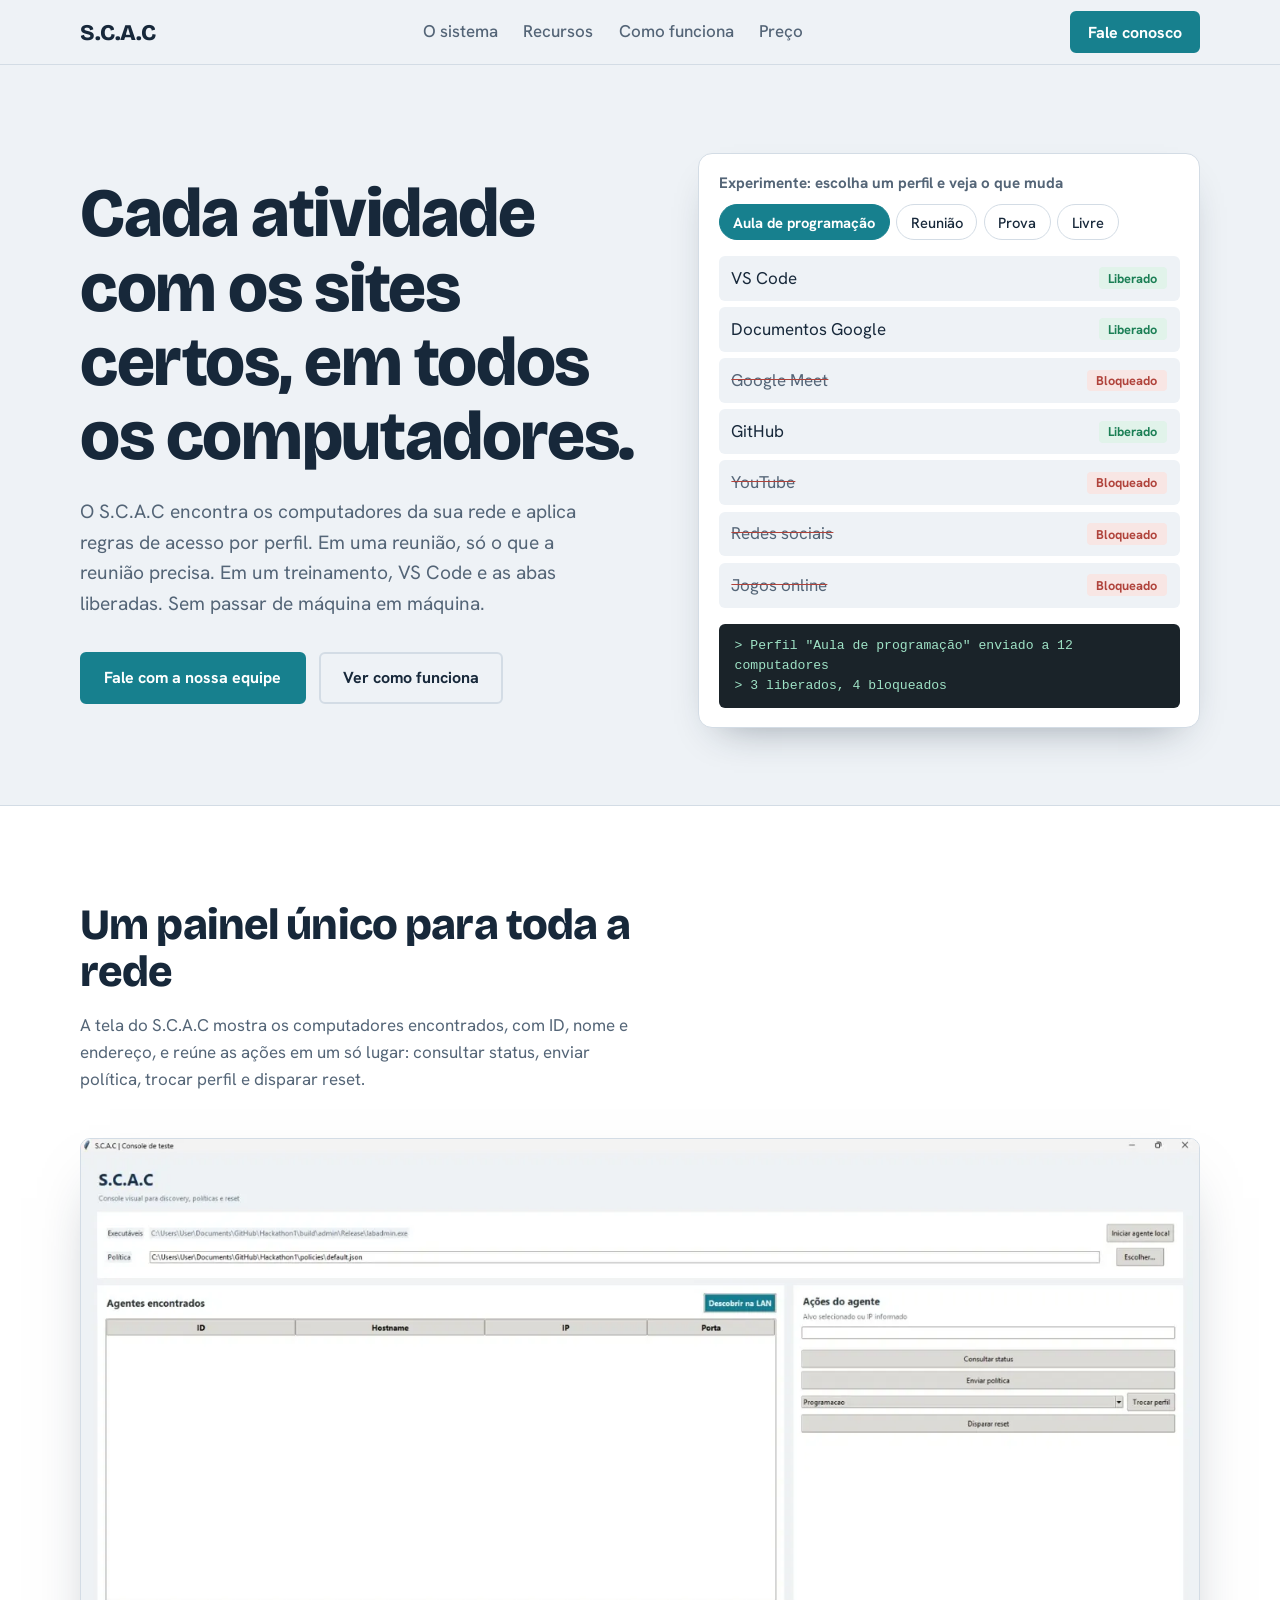
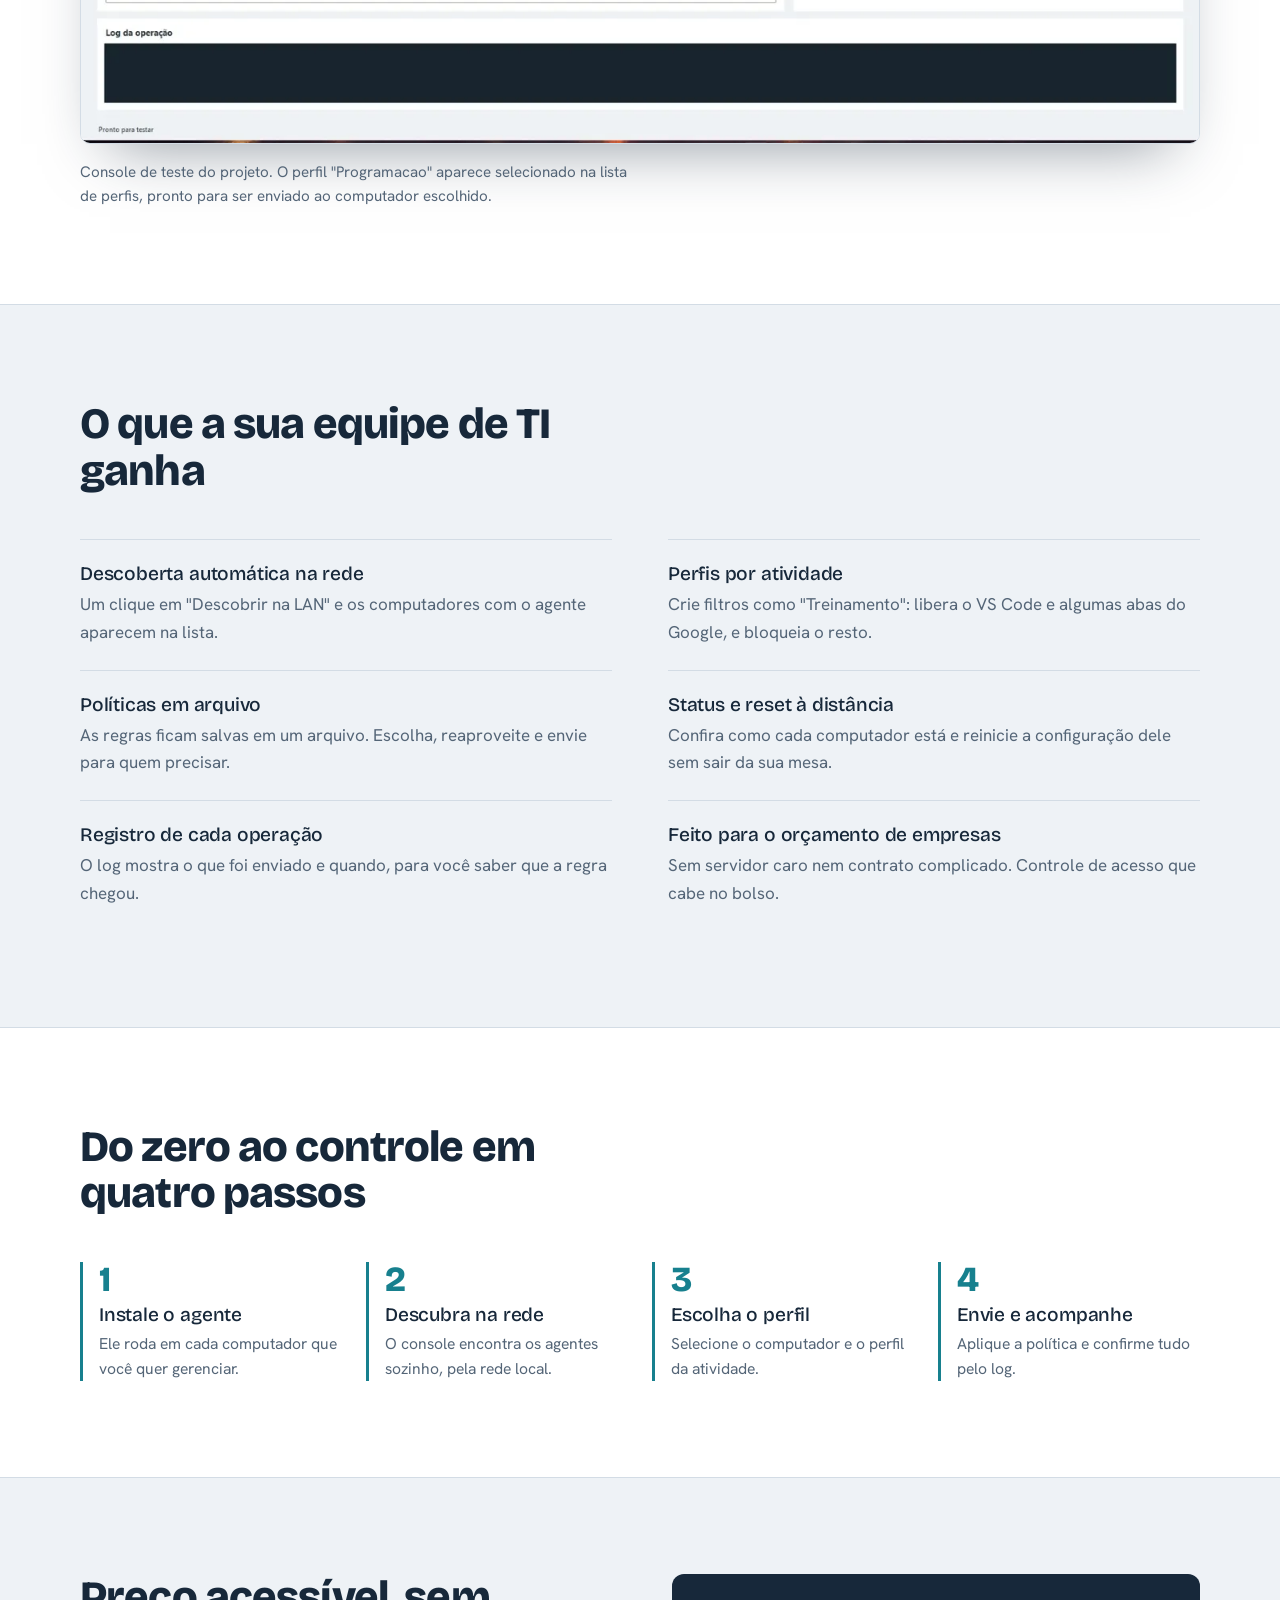
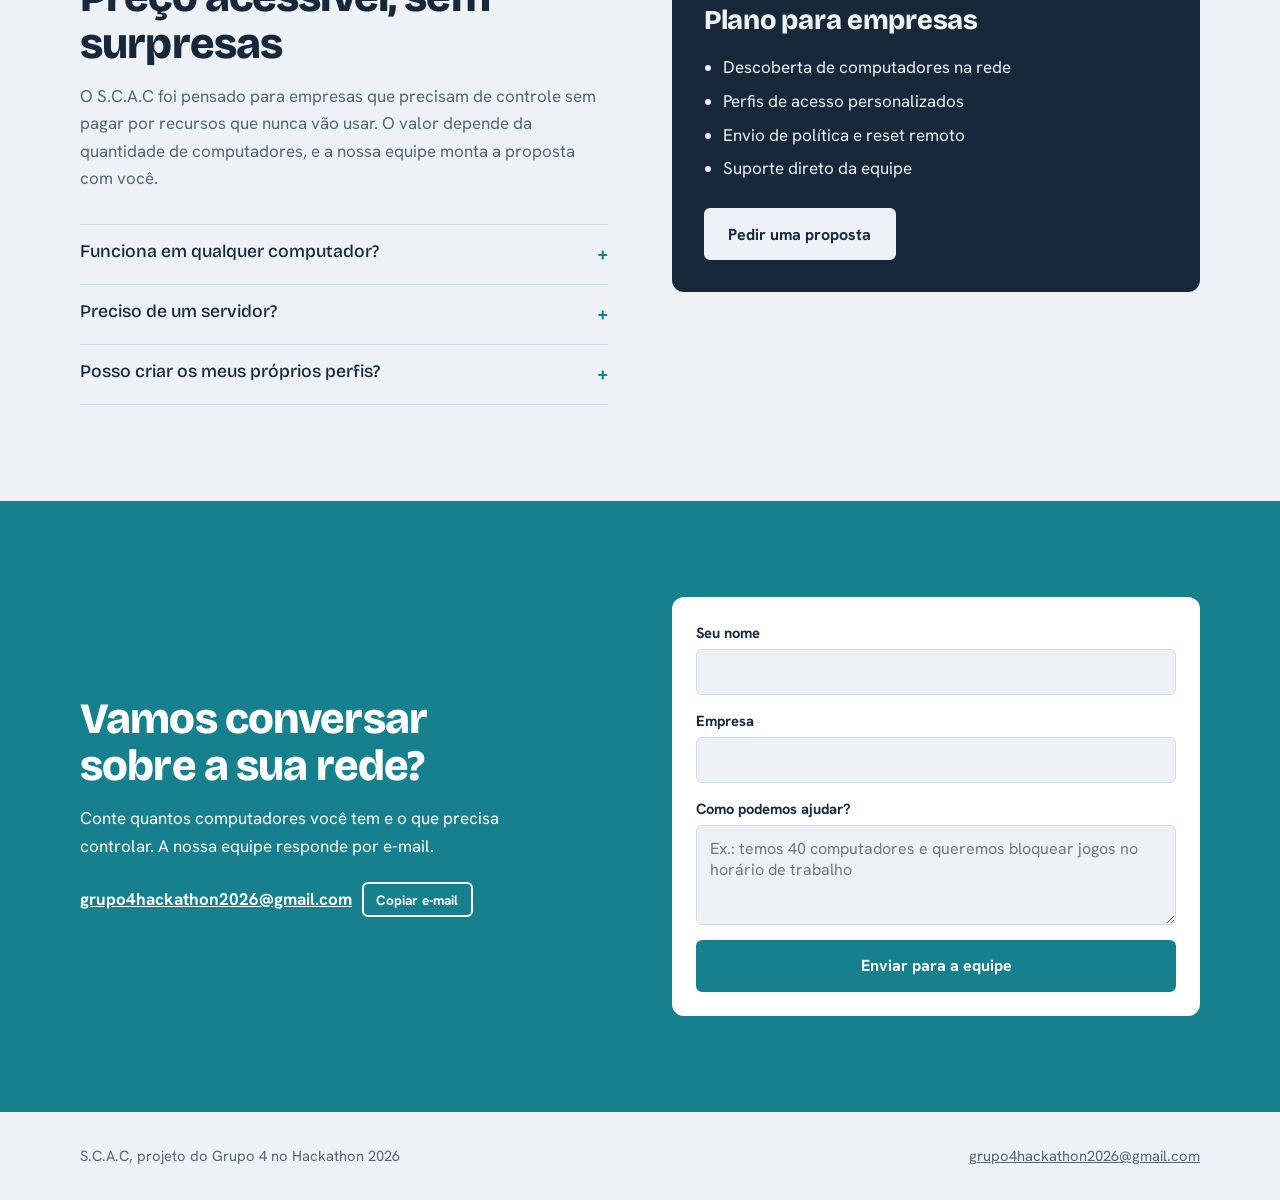
==== commit 8c922dec: "Update text for training in index.html" ====
--- a/index.html
+++ b/index.html
@@ -1,3 +1,4 @@
+
 <!DOCTYPE html>
 <html lang="pt-BR">
 <head>
@@ -10,7 +11,7 @@
 <link rel="stylesheet" href="css/style.css">
 </head>
 <body>
-<header class="nav"><div class="wrap">00
+<header class="nav"><div class="wrap">
 <a class="logo" href="#topo">S.C.A.C</a>
 <ul><li><a href="#sistema">O sistema</a></li><li><a href="#recursos">Recursos</a></li><li><a href="#como">Como funciona</a></li><li><a href="#preco">Preço</a></li></ul>
 <a class="btn" href="#contato">Fale conosco</a>
@@ -20,7 +21,7 @@
 <div class="hero"><div class="wrap">
 <div class="intro">
 <h1>Cada atividade com os sites certos, em todos os computadores.</h1>
-<p class="lead">O S.C.A.C encontra os computadores da sua rede e aplica regras de acesso por perfil. Em uma reunião, só o que a reunião precisa. Em uma aula de programação, VS Code e as abas liberadas. Sem passar de máquina em máquina.</p>
+<p class="lead">O S.C.A.C encontra os computadores da sua rede e aplica regras de acesso por perfil. Em uma reunião, só o que a reunião precisa. Em um treinamento, VS Code e as abas liberadas. Sem passar de máquina em máquina.</p>
 <div class="cta"><a class="btn" href="#contato">Fale com a nossa equipe</a><a class="btn ghost" href="#como">Ver como funciona</a></div>
 </div>
 <div class="demo" aria-label="Demonstração de perfis">
@@ -34,7 +35,7 @@
 <section class="band" id="sistema"><div class="wrap">
 <div class="sec-head"><h2>Um painel único para toda a rede</h2>
 <p>A tela do S.C.A.C mostra os computadores encontrados, com ID, nome e endereço, e reúne as ações em um só lugar: consultar status, enviar política, trocar perfil e disparar reset.</p></div>
-<div class="shot"><img src="imagens/print-sistema.webp" alt="Tela do console S.C.A.C com a lista de agentes encontrados na rede e os botões de consultar status, enviar política, trocar perfil e disparar reset" width="1400" height="756" loading="lazy"></div>
+<div class="shot"><img src="../imagens/print-sistema.webp" alt="Tela do console S.C.A.C com a lista de agentes encontrados na rede e os botões de consultar status, enviar política, trocar perfil e disparar reset" width="1400" height="756" loading="lazy"></div>
 <p class="caption">Console de teste do projeto. O perfil &quot;Programacao&quot; aparece selecionado na lista de perfis, pronto para ser enviado ao computador escolhido.</p>
 </div></section>
 
@@ -42,7 +43,7 @@
 <div class="sec-head"><h2>O que a sua equipe de TI ganha</h2></div>
 <div class="feat">
 <div><h3>Descoberta automática na rede</h3><p>Um clique em &quot;Descobrir na LAN&quot; e os computadores com o agente aparecem na lista.</p></div>
-<div><h3>Perfis por atividade</h3><p>Crie filtros como &quot;Aula de programação&quot;: libera o VS Code e algumas abas do Google, e bloqueia o resto.</p></div>
+<div><h3>Perfis por atividade</h3><p>Crie filtros como &quot;Treinamento&quot;: libera o VS Code e algumas abas do Google, e bloqueia o resto.</p></div>
 <div><h3>Políticas em arquivo</h3><p>As regras ficam salvas em um arquivo. Escolha, reaproveite e envie para quem precisar.</p></div>
 <div><h3>Status e reset à distância</h3><p>Confira como cada computador está e reinicie a configuração dele sem sair da sua mesa.</p></div>
 <div><h3>Registro de cada operação</h3><p>O log mostra o que foi enviado e quando, para você saber que a regra chegou.</p></div>
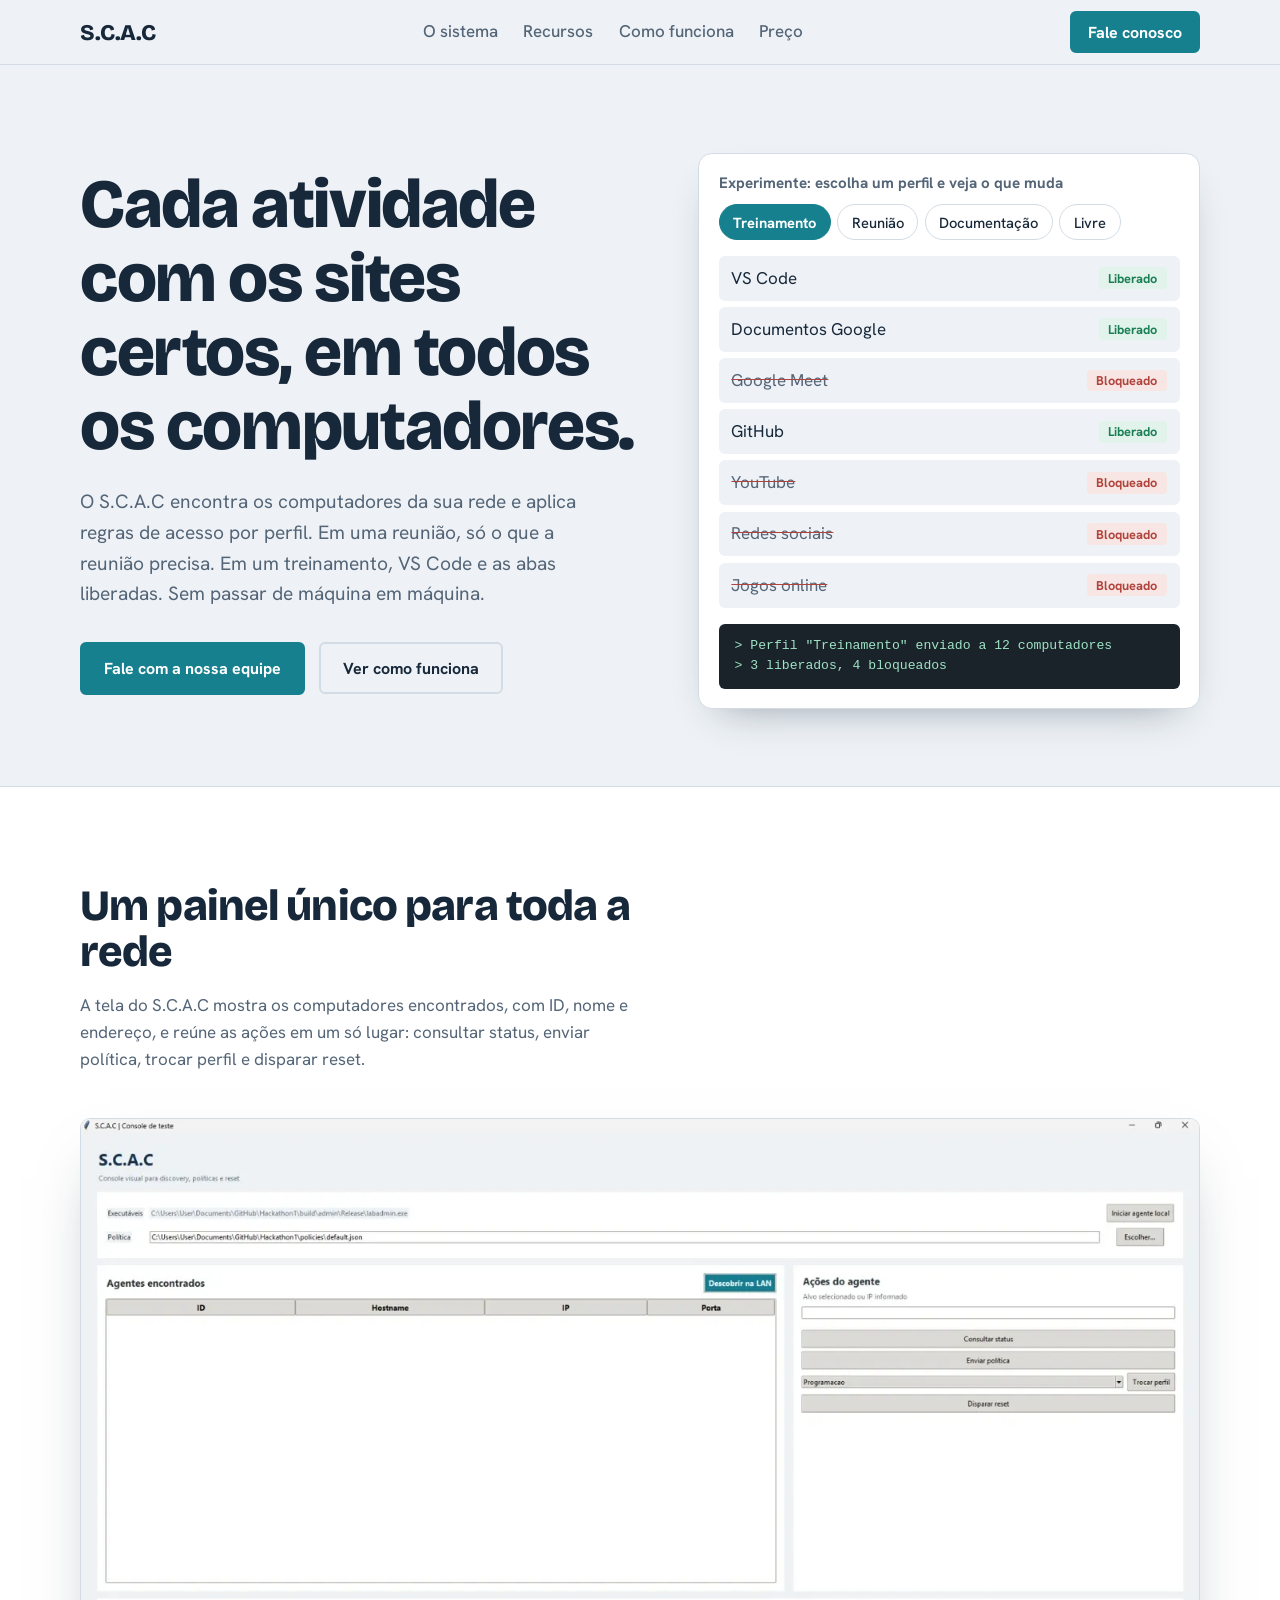
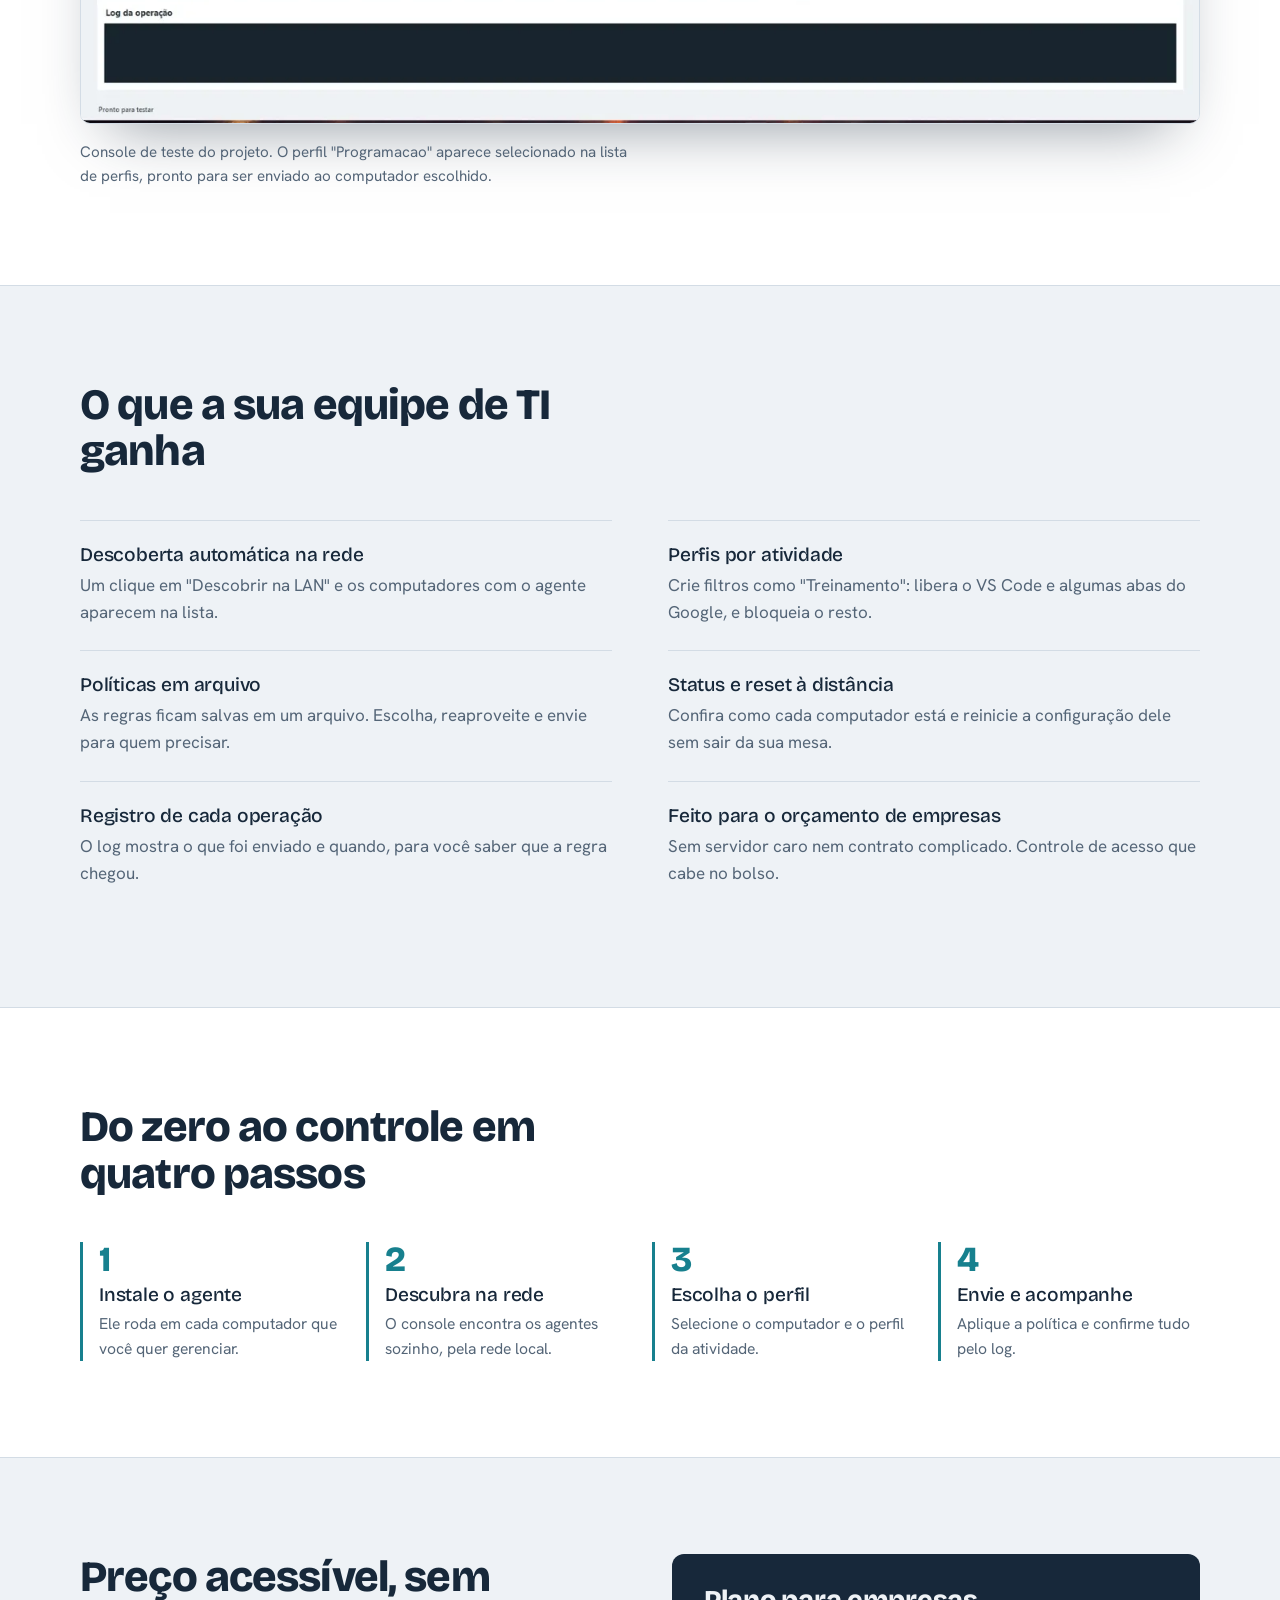
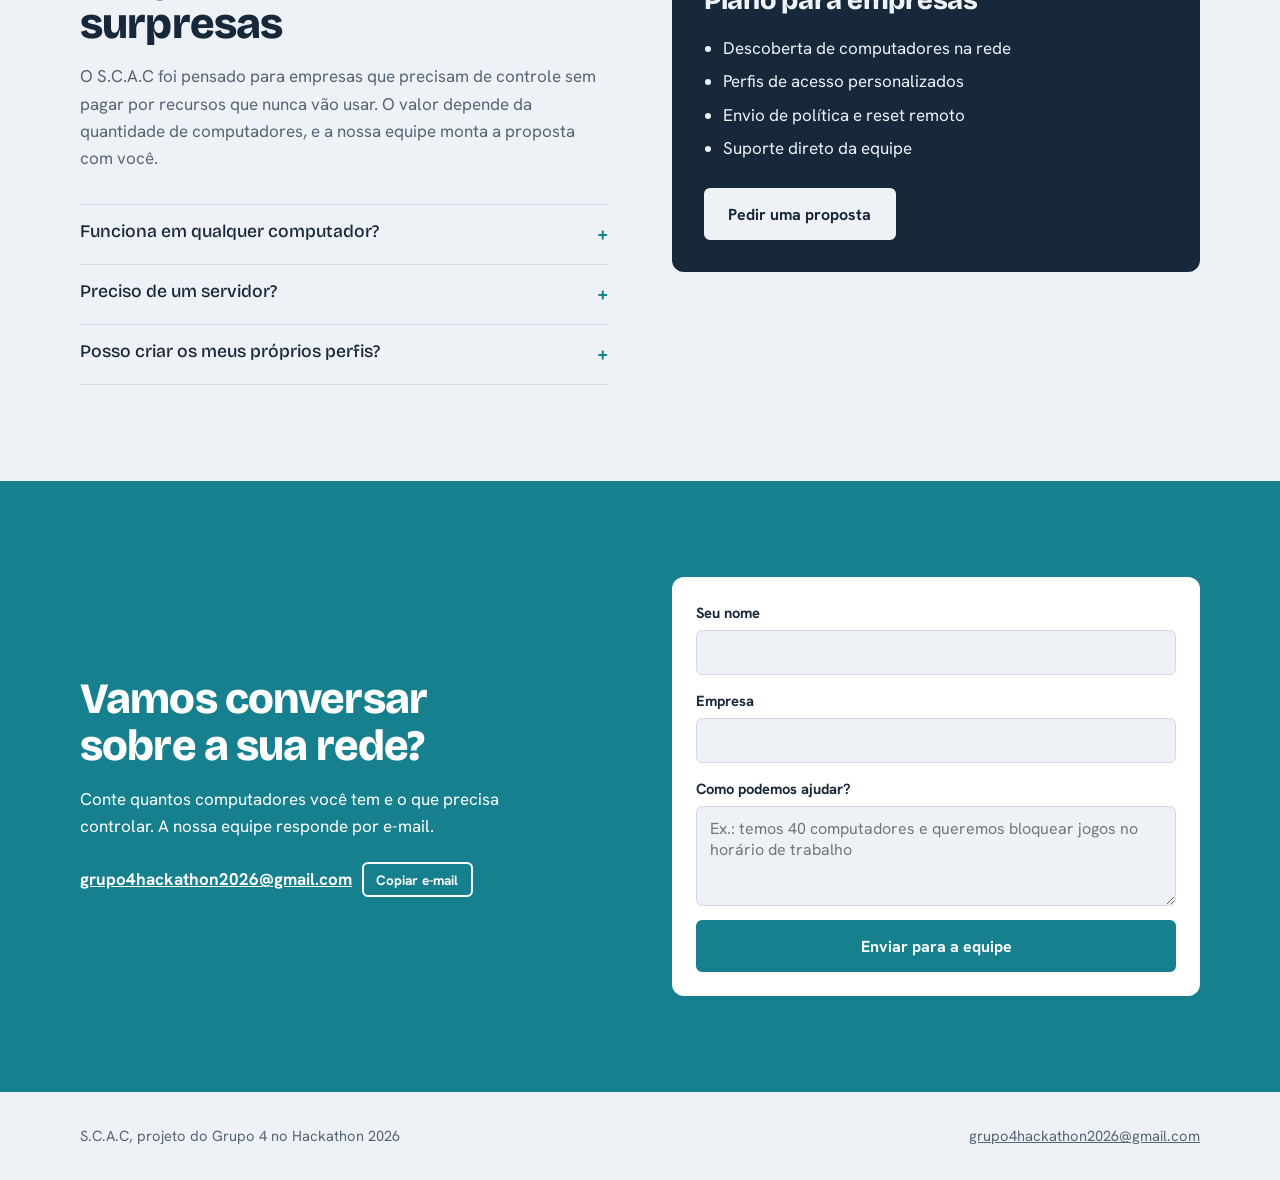
==== commit 24338101: "Update index.html" ====
--- a/index.html
+++ b/index.html
@@ -35,7 +35,7 @@
 <section class="band" id="sistema"><div class="wrap">
 <div class="sec-head"><h2>Um painel único para toda a rede</h2>
 <p>A tela do S.C.A.C mostra os computadores encontrados, com ID, nome e endereço, e reúne as ações em um só lugar: consultar status, enviar política, trocar perfil e disparar reset.</p></div>
-<div class="shot"><img src="../imagens/print-sistema.webp" alt="Tela do console S.C.A.C com a lista de agentes encontrados na rede e os botões de consultar status, enviar política, trocar perfil e disparar reset" width="1400" height="756" loading="lazy"></div>
+<div class="shot"><img src="../imagens/print-sistema.jpg" alt="Tela do console S.C.A.C com a lista de agentes encontrados na rede e os botões de consultar status, enviar política, trocar perfil e disparar reset" width="1400" height="756" loading="lazy"></div>
 <p class="caption">Console de teste do projeto. O perfil &quot;Programacao&quot; aparece selecionado na lista de perfis, pronto para ser enviado ao computador escolhido.</p>
 </div></section>
 
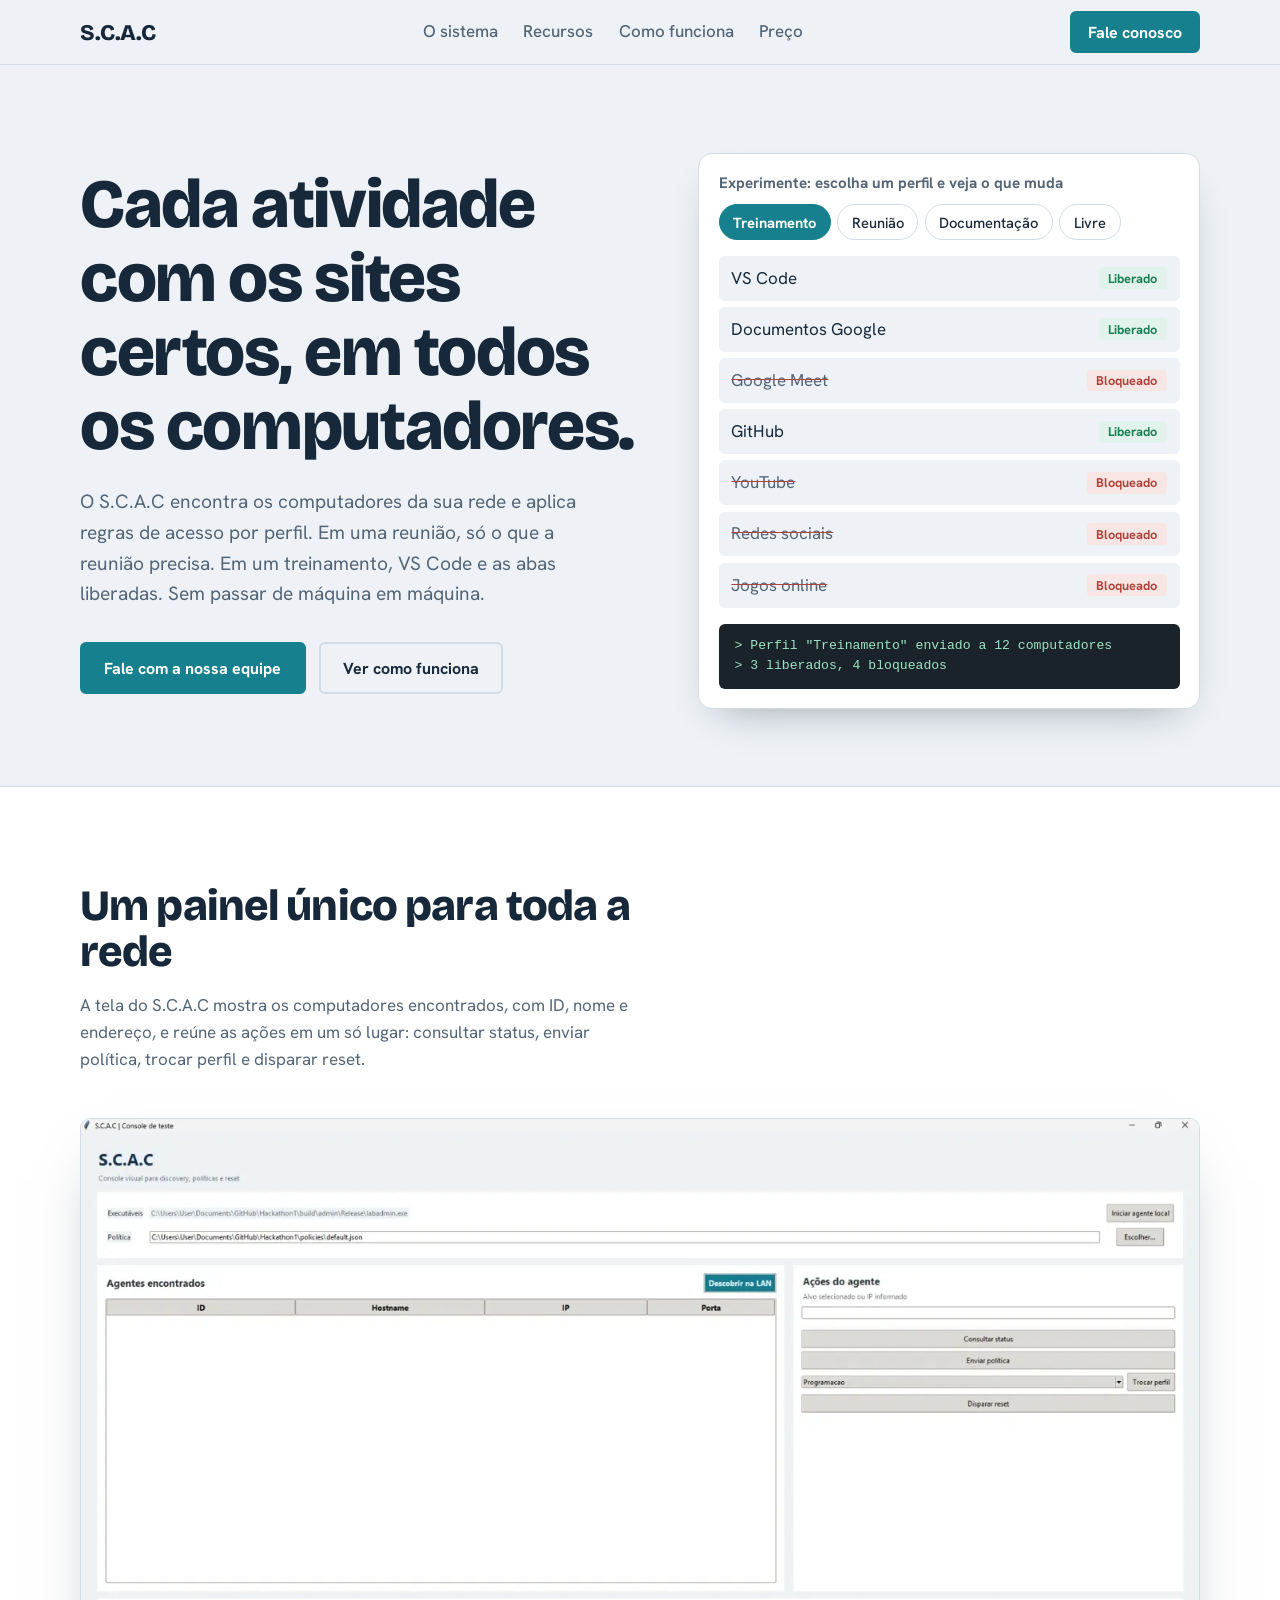
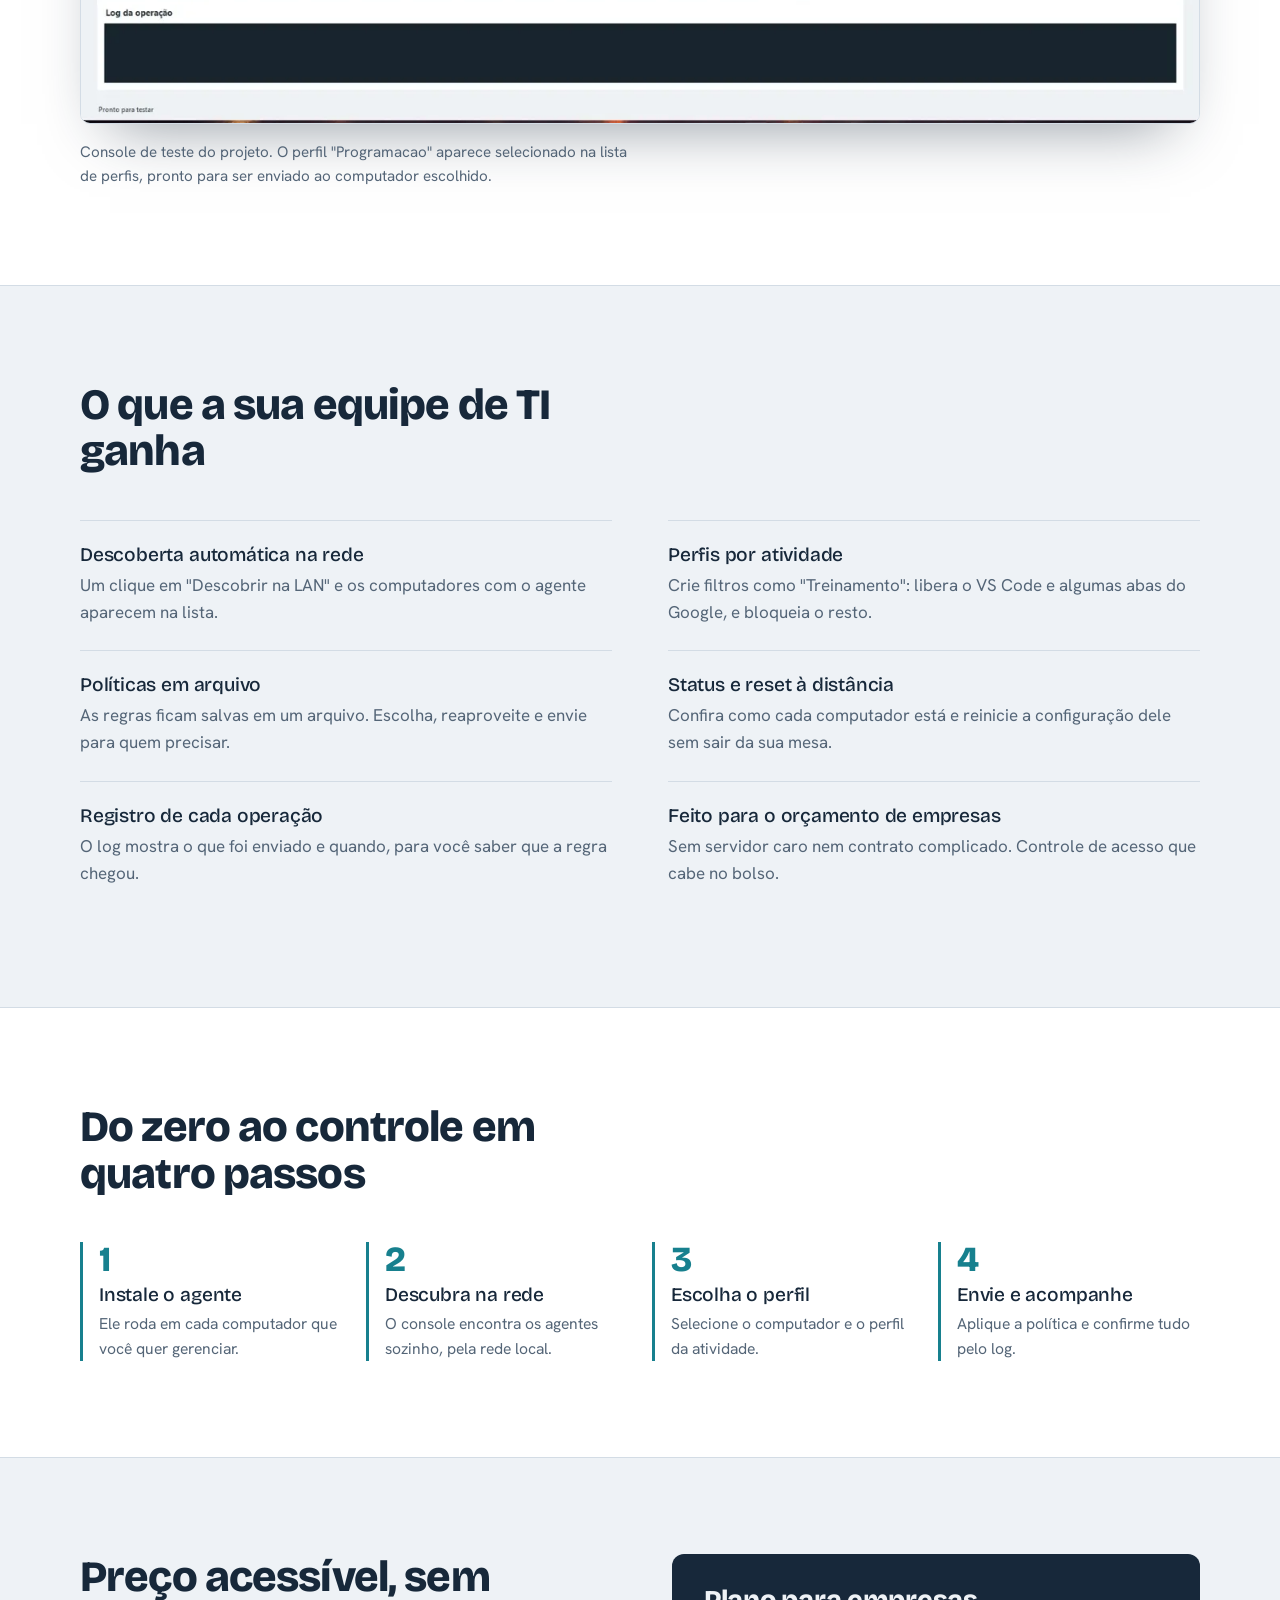
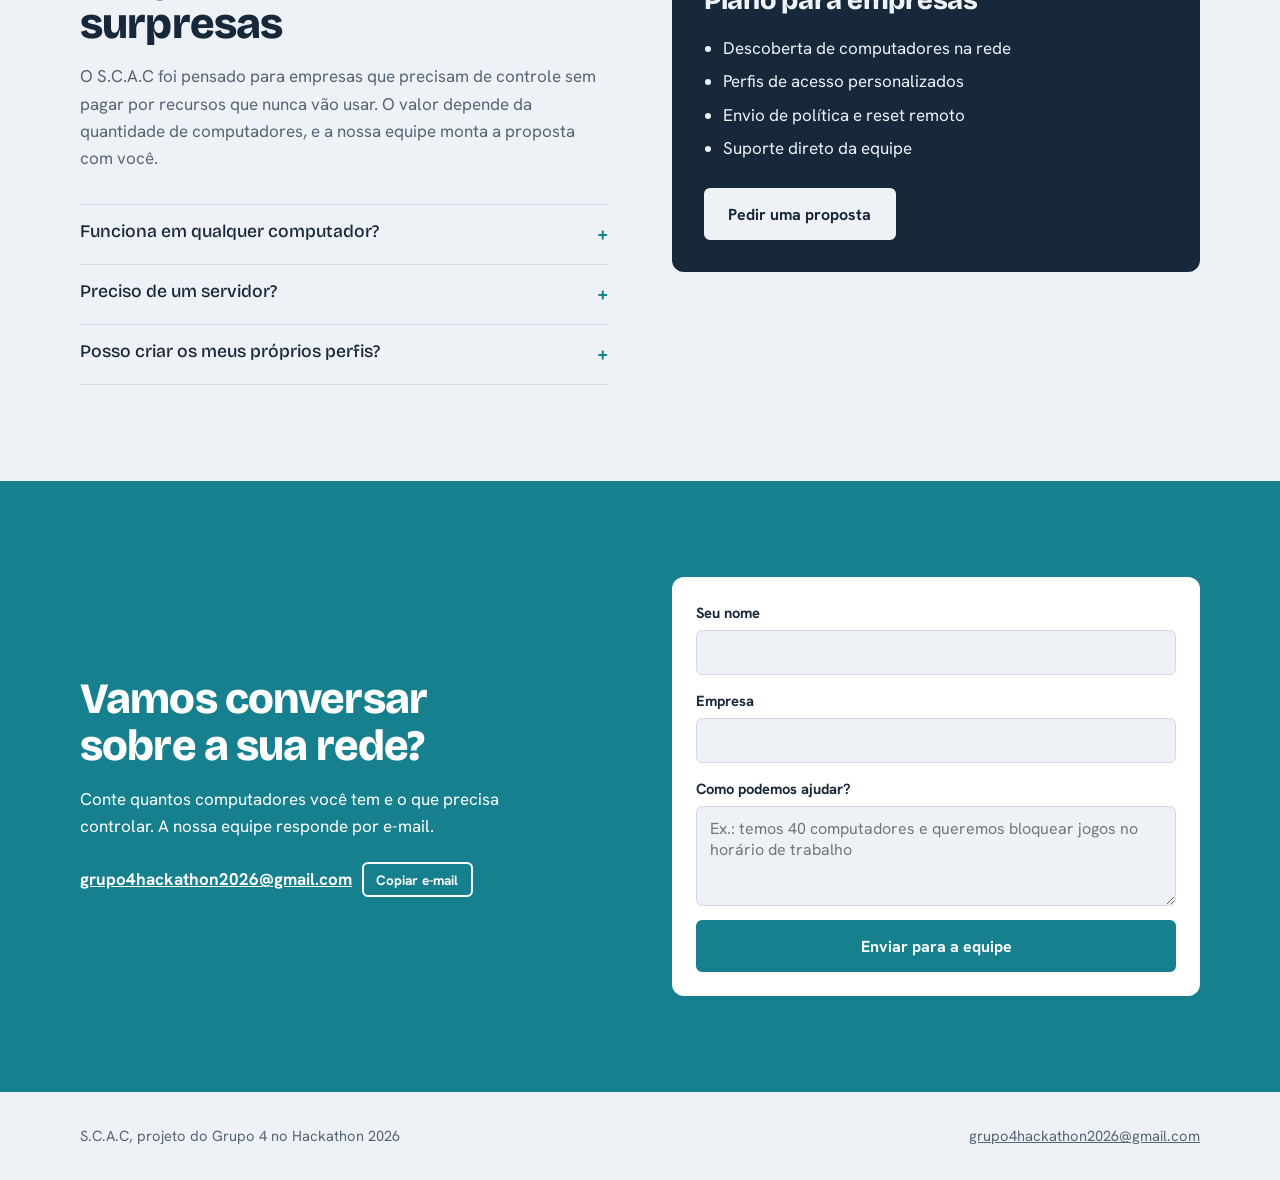
==== commit 5ad33714: "Update index.html" ====
--- a/index.html
+++ b/index.html
@@ -35,7 +35,7 @@
 <section class="band" id="sistema"><div class="wrap">
 <div class="sec-head"><h2>Um painel único para toda a rede</h2>
 <p>A tela do S.C.A.C mostra os computadores encontrados, com ID, nome e endereço, e reúne as ações em um só lugar: consultar status, enviar política, trocar perfil e disparar reset.</p></div>
-<div class="shot"><img src="../imagens/print-sistema.jpg" alt="Tela do console S.C.A.C com a lista de agentes encontrados na rede e os botões de consultar status, enviar política, trocar perfil e disparar reset" width="1400" height="756" loading="lazy"></div>
+<div class="shot"><img src="imagens/print-sistema.jpg" alt="Tela do console S.C.A.C com a lista de agentes encontrados na rede e os botões de consultar status, enviar política, trocar perfil e disparar reset" width="1400" height="756" loading="lazy"></div>
 <p class="caption">Console de teste do projeto. O perfil &quot;Programacao&quot; aparece selecionado na lista de perfis, pronto para ser enviado ao computador escolhido.</p>
 </div></section>
 
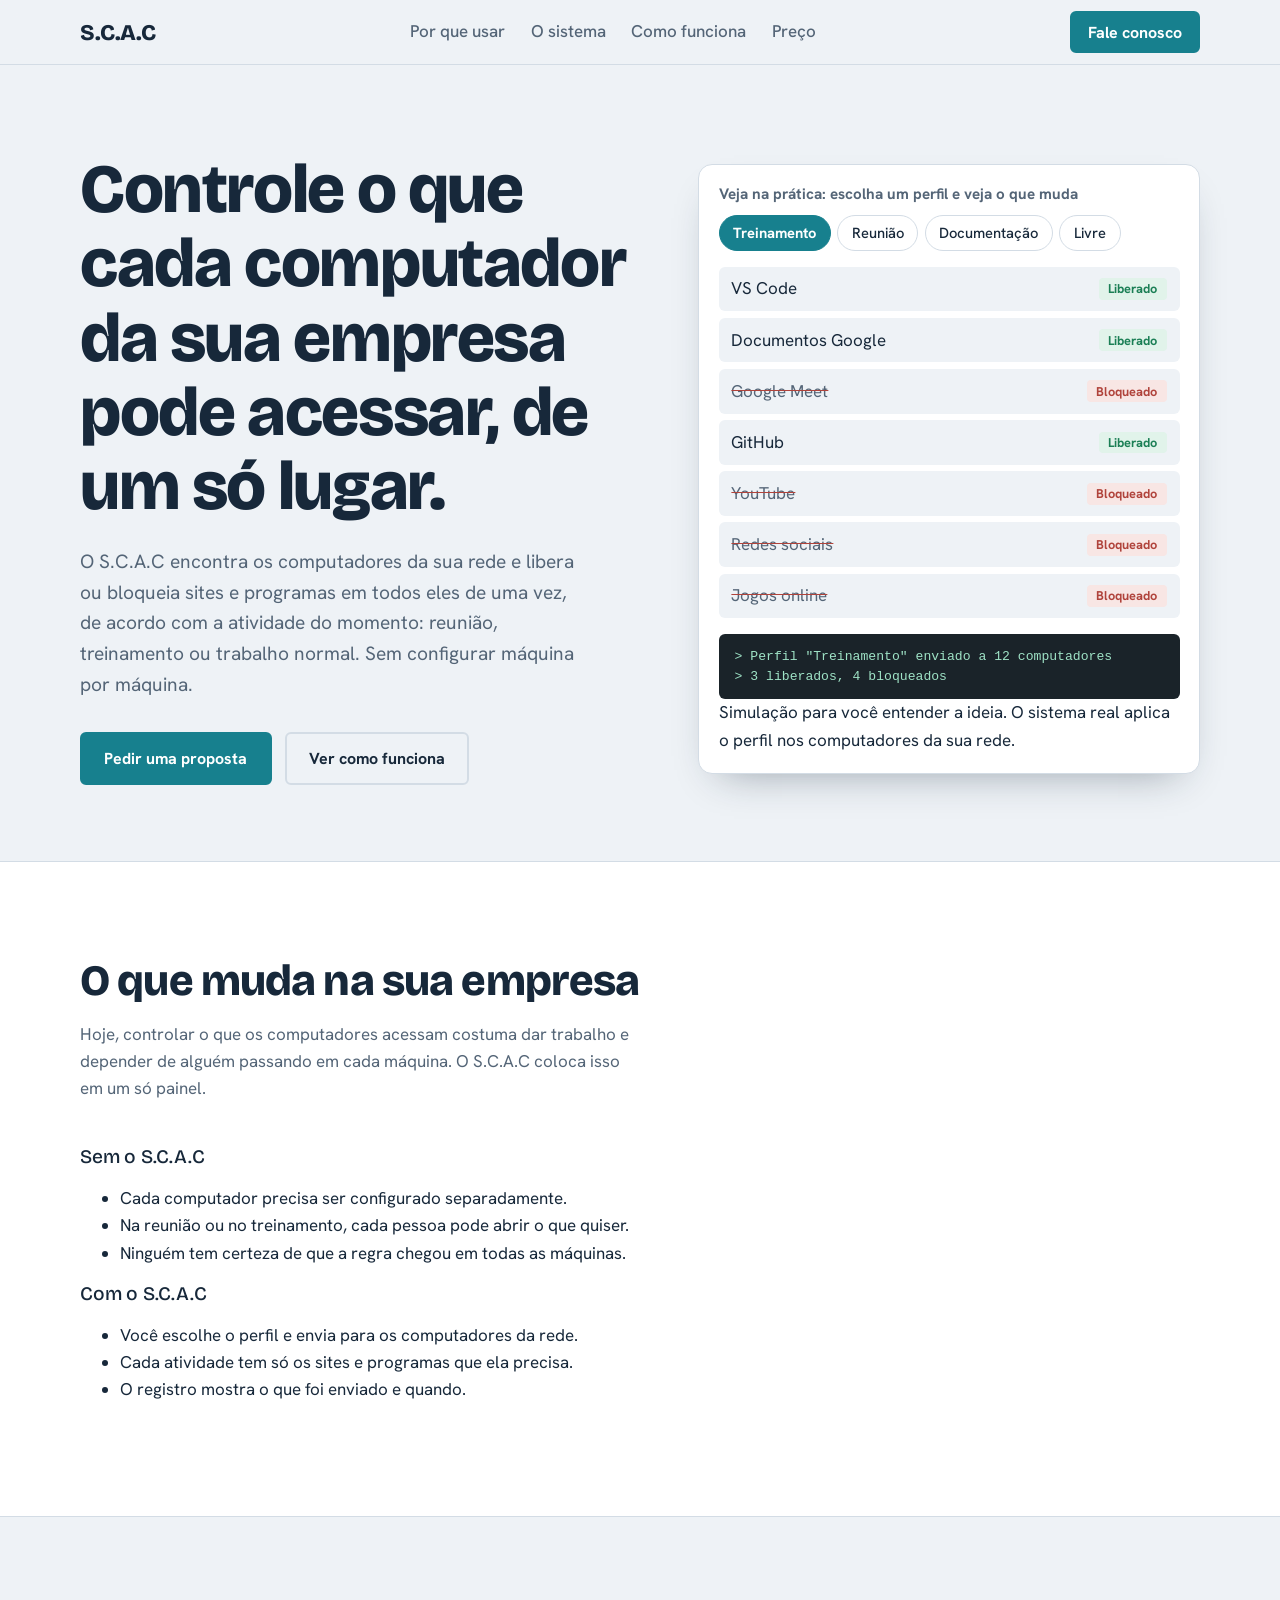
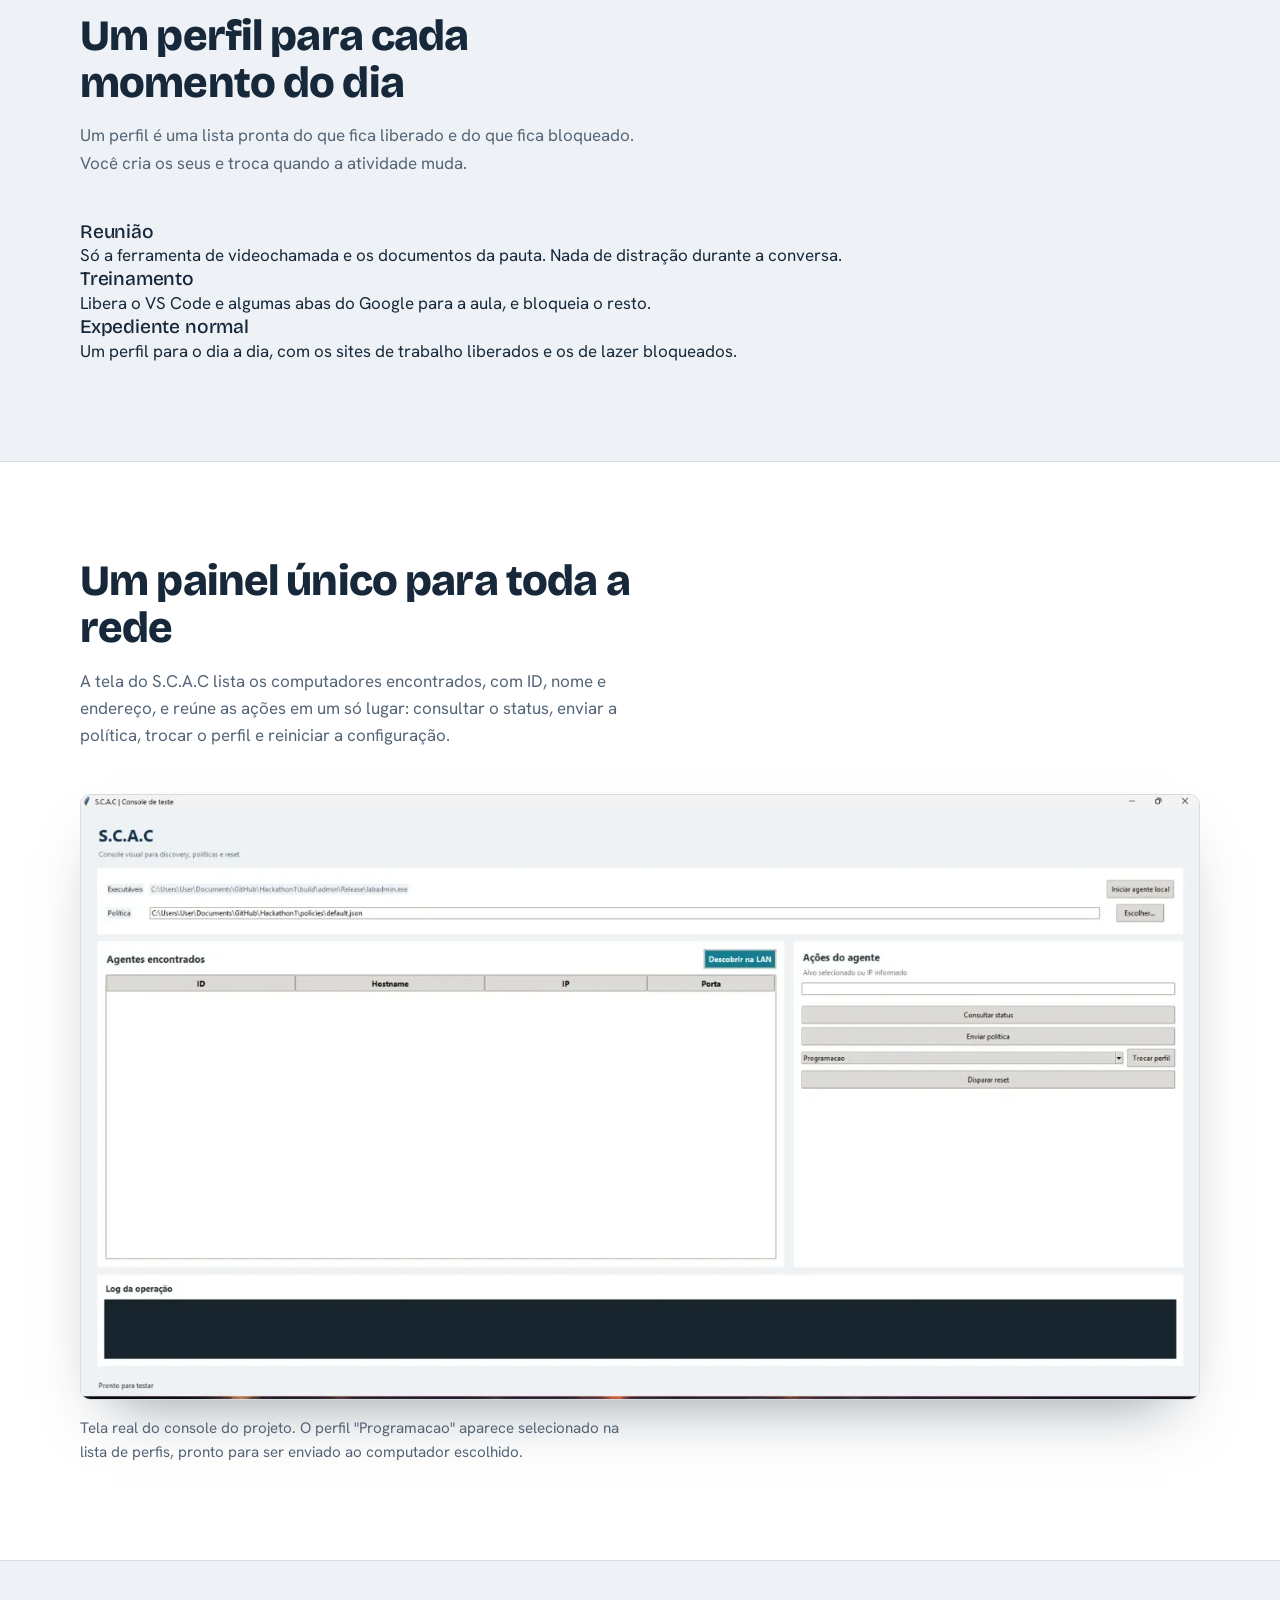
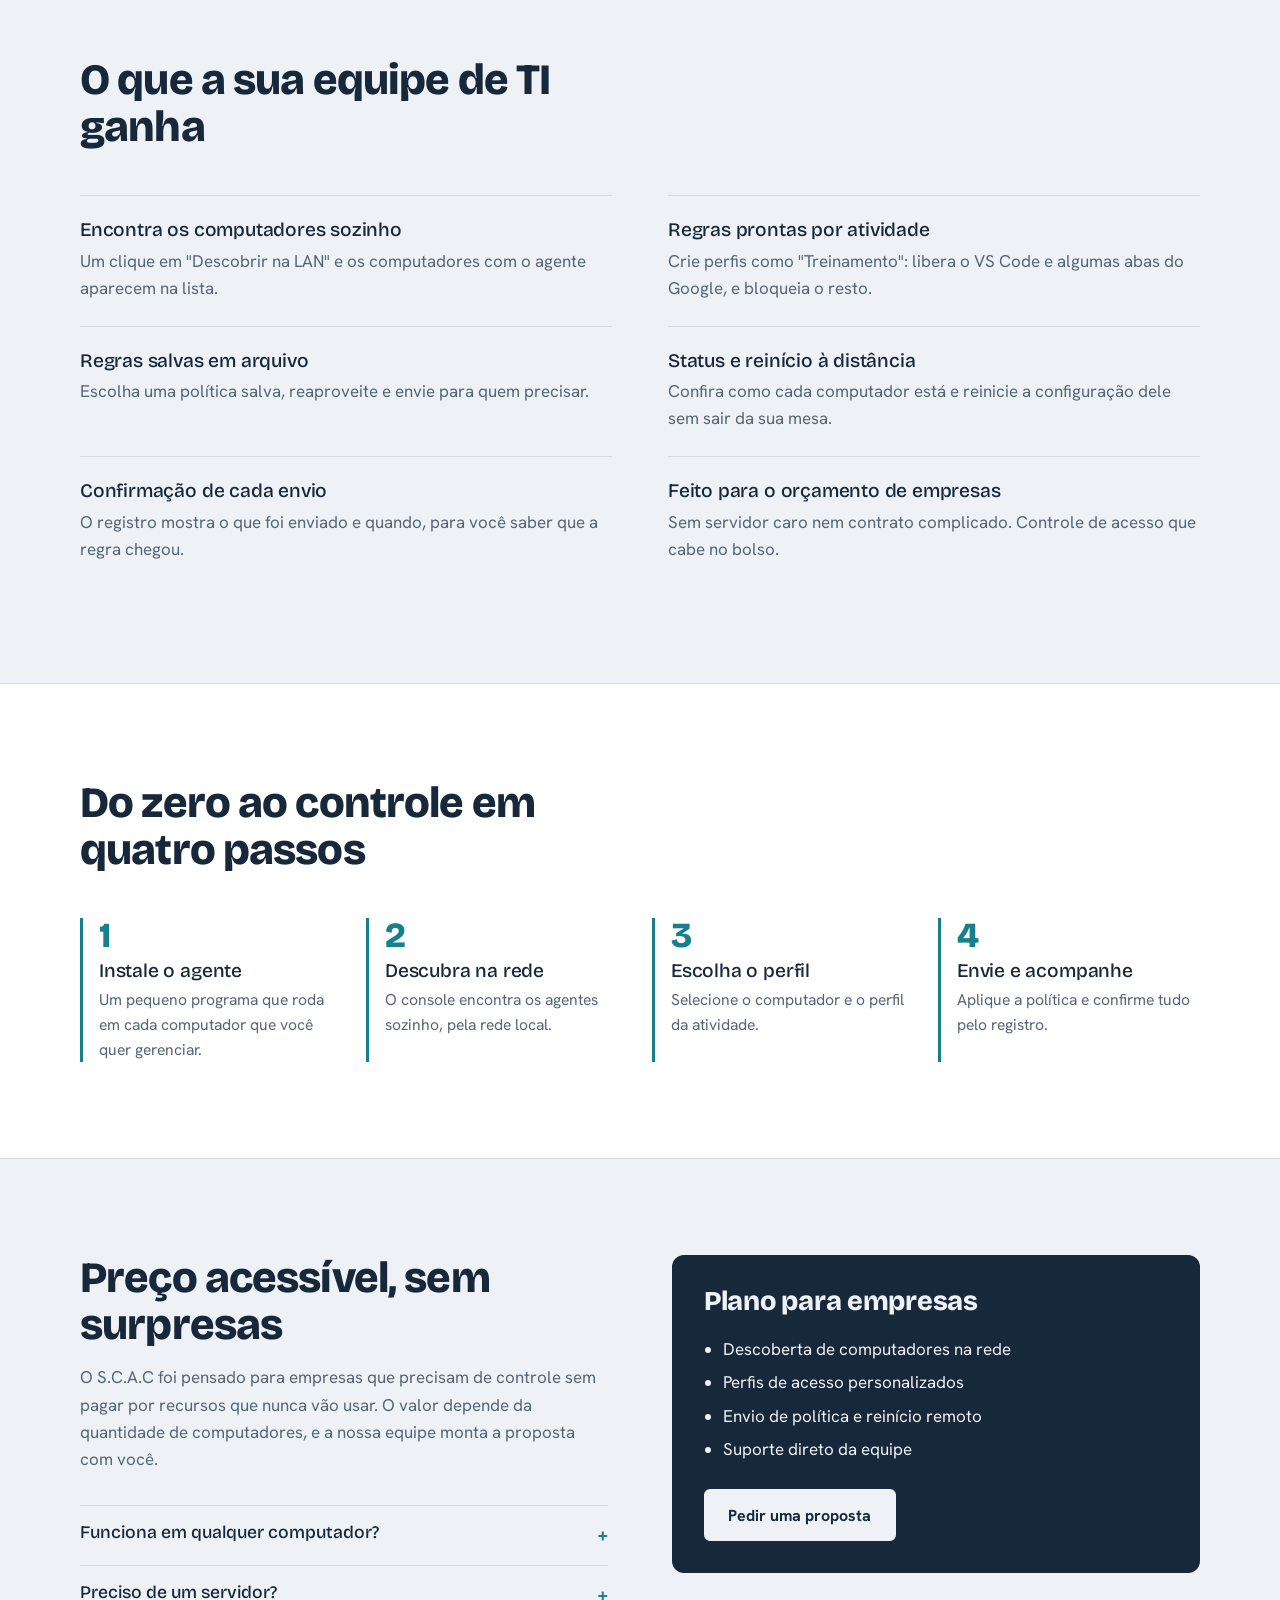
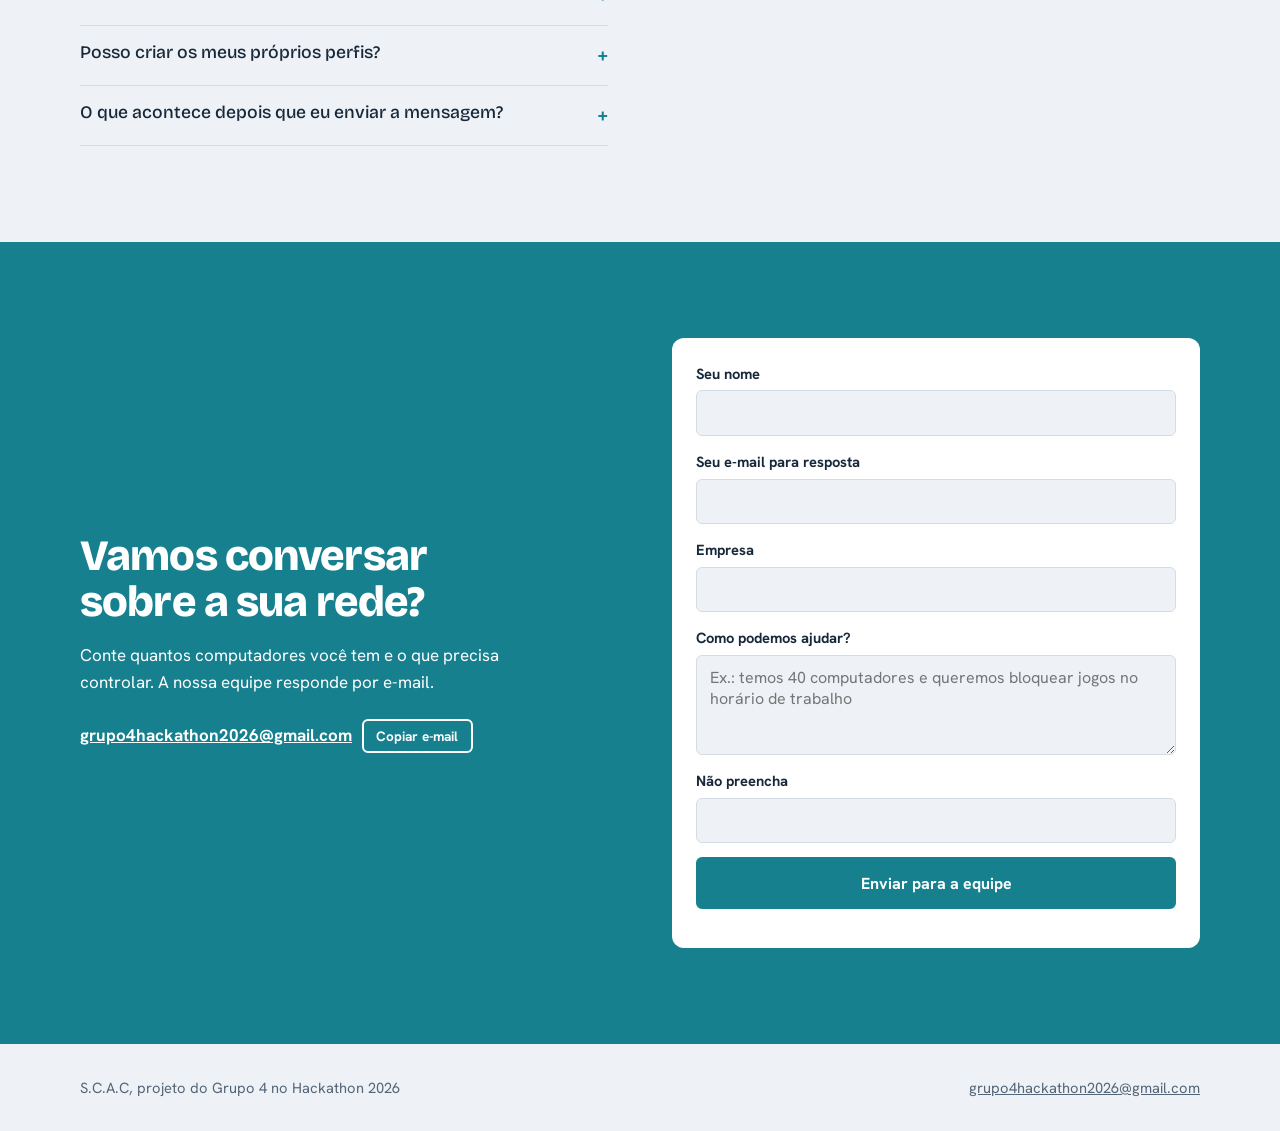
==== commit 923c0376: "Update HTML content for clarity and consistency" ====
--- a/index.html
+++ b/index.html
@@ -1,62 +1,86 @@
-
 <!DOCTYPE html>
 <html lang="pt-BR">
 <head>
 <meta charset="utf-8">
 <meta name="viewport" content="width=device-width, initial-scale=1, viewport-fit=cover">
-<title>S.C.A.C | Controle de acesso para a rede da sua empresa</title>
-<meta name="description" content="Gerencie o que cada computador da rede pode acessar, com perfis prontos para cada atividade. Preço acessível para empresas.">
+<title>S.C.A.C | Controle de acesso para os computadores da sua empresa</title>
+<meta name="description" content="Libere ou bloqueie sites e programas em todos os computadores da rede de uma só vez, com perfis prontos para cada atividade. Preço acessível para empresas.">
+<meta property="og:title" content="S.C.A.C | Controle de acesso para os computadores da sua empresa">
+<meta property="og:description" content="Escolha um perfil e aplique em toda a rede: reunião, treinamento ou expediente normal. Sem passar de máquina em máquina.">
+<meta property="og:type" content="website">
+<link rel="icon" href="data:image/svg+xml,%3Csvg xmlns='http://www.w3.org/2000/svg' viewBox='0 0 64 64'%3E%3Crect width='64' height='64' rx='12' fill='%2317808e'/%3E%3Ctext x='32' y='43' font-size='30' font-family='Arial' font-weight='700' text-anchor='middle' fill='white'%3ES%3C/text%3E%3C/svg%3E">
 <link rel="preconnect" href="https://fonts.googleapis.com">
+<link rel="preconnect" href="https://fonts.gstatic.com" crossorigin>
 <link href="https://fonts.googleapis.com/css2?family=Bricolage+Grotesque:opsz,wght@12..96,500;12..96,800&family=Hanken+Grotesk:wght@400;500;700&display=swap" rel="stylesheet">
 <link rel="stylesheet" href="css/style.css">
 </head>
 <body>
 <header class="nav"><div class="wrap">
 <a class="logo" href="#topo">S.C.A.C</a>
-<ul><li><a href="#sistema">O sistema</a></li><li><a href="#recursos">Recursos</a></li><li><a href="#como">Como funciona</a></li><li><a href="#preco">Preço</a></li></ul>
+<ul><li><a href="#problema">Por que usar</a></li><li><a href="#sistema">O sistema</a></li><li><a href="#como">Como funciona</a></li><li><a href="#preco">Preço</a></li></ul>
 <a class="btn" href="#contato">Fale conosco</a>
 </div></header>
 
 <main id="topo">
 <div class="hero"><div class="wrap">
 <div class="intro">
-<h1>Cada atividade com os sites certos, em todos os computadores.</h1>
-<p class="lead">O S.C.A.C encontra os computadores da sua rede e aplica regras de acesso por perfil. Em uma reunião, só o que a reunião precisa. Em um treinamento, VS Code e as abas liberadas. Sem passar de máquina em máquina.</p>
-<div class="cta"><a class="btn" href="#contato">Fale com a nossa equipe</a><a class="btn ghost" href="#como">Ver como funciona</a></div>
+<h1>Controle o que cada computador da sua empresa pode acessar, de um só lugar.</h1>
+<p class="lead">O S.C.A.C encontra os computadores da sua rede e libera ou bloqueia sites e programas em todos eles de uma vez, de acordo com a atividade do momento: reunião, treinamento ou trabalho normal. Sem configurar máquina por máquina.</p>
+<div class="cta"><a class="btn" href="#contato">Pedir uma proposta</a><a class="btn ghost" href="#como">Ver como funciona</a></div>
 </div>
 <div class="demo" aria-label="Demonstração de perfis">
-<div class="demo-h">Experimente: escolha um perfil e veja o que muda</div>
+<div class="demo-h">Veja na prática: escolha um perfil e veja o que muda</div>
 <div class="tabs" id="tabs" role="tablist"></div>
 <ul class="sites" id="sites" aria-live="polite"></ul>
 <div class="log" id="log" aria-live="polite"></div>
+<p class="demo-note">Simulação para você entender a ideia. O sistema real aplica o perfil nos computadores da sua rede.</p>
 </div>
 </div></div>
 
+<section class="band" id="problema"><div class="wrap">
+<div class="sec-head"><h2>O que muda na sua empresa</h2>
+<p>Hoje, controlar o que os computadores acessam costuma dar trabalho e depender de alguém passando em cada máquina. O S.C.A.C coloca isso em um só painel.</p></div>
+<div class="compare">
+<div class="antes"><h3>Sem o S.C.A.C</h3>
+<ul><li>Cada computador precisa ser configurado separadamente.</li><li>Na reunião ou no treinamento, cada pessoa pode abrir o que quiser.</li><li>Ninguém tem certeza de que a regra chegou em todas as máquinas.</li></ul></div>
+<div class="depois"><h3>Com o S.C.A.C</h3>
+<ul><li>Você escolhe o perfil e envia para os computadores da rede.</li><li>Cada atividade tem só os sites e programas que ela precisa.</li><li>O registro mostra o que foi enviado e quando.</li></ul></div>
+</div></div></section>
+
+<section id="usos"><div class="wrap">
+<div class="sec-head"><h2>Um perfil para cada momento do dia</h2>
+<p>Um perfil é uma lista pronta do que fica liberado e do que fica bloqueado. Você cria os seus e troca quando a atividade muda.</p></div>
+<div class="uses">
+<div><h3>Reunião</h3><p>Só a ferramenta de videochamada e os documentos da pauta. Nada de distração durante a conversa.</p></div>
+<div><h3>Treinamento</h3><p>Libera o VS Code e algumas abas do Google para a aula, e bloqueia o resto.</p></div>
+<div><h3>Expediente normal</h3><p>Um perfil para o dia a dia, com os sites de trabalho liberados e os de lazer bloqueados.</p></div>
+</div></div></section>
+
 <section class="band" id="sistema"><div class="wrap">
 <div class="sec-head"><h2>Um painel único para toda a rede</h2>
-<p>A tela do S.C.A.C mostra os computadores encontrados, com ID, nome e endereço, e reúne as ações em um só lugar: consultar status, enviar política, trocar perfil e disparar reset.</p></div>
-<div class="shot"><img src="imagens/print-sistema.jpg" alt="Tela do console S.C.A.C com a lista de agentes encontrados na rede e os botões de consultar status, enviar política, trocar perfil e disparar reset" width="1400" height="756" loading="lazy"></div>
-<p class="caption">Console de teste do projeto. O perfil &quot;Programacao&quot; aparece selecionado na lista de perfis, pronto para ser enviado ao computador escolhido.</p>
+<p>A tela do S.C.A.C lista os computadores encontrados, com ID, nome e endereço, e reúne as ações em um só lugar: consultar o status, enviar a política, trocar o perfil e reiniciar a configuração.</p></div>
+<div class="shot"><img src="imagens/print-sistema.webp" alt="Tela do console S.C.A.C com a lista de computadores encontrados na rede e os botões de consultar status, enviar política, trocar perfil e disparar reset" width="1400" height="756" loading="lazy"></div>
+<p class="caption">Tela real do console do projeto. O perfil &quot;Programacao&quot; aparece selecionado na lista de perfis, pronto para ser enviado ao computador escolhido.</p>
 </div></section>
 
 <section id="recursos"><div class="wrap">
 <div class="sec-head"><h2>O que a sua equipe de TI ganha</h2></div>
 <div class="feat">
-<div><h3>Descoberta automática na rede</h3><p>Um clique em &quot;Descobrir na LAN&quot; e os computadores com o agente aparecem na lista.</p></div>
-<div><h3>Perfis por atividade</h3><p>Crie filtros como &quot;Treinamento&quot;: libera o VS Code e algumas abas do Google, e bloqueia o resto.</p></div>
-<div><h3>Políticas em arquivo</h3><p>As regras ficam salvas em um arquivo. Escolha, reaproveite e envie para quem precisar.</p></div>
-<div><h3>Status e reset à distância</h3><p>Confira como cada computador está e reinicie a configuração dele sem sair da sua mesa.</p></div>
-<div><h3>Registro de cada operação</h3><p>O log mostra o que foi enviado e quando, para você saber que a regra chegou.</p></div>
+<div><h3>Encontra os computadores sozinho</h3><p>Um clique em &quot;Descobrir na LAN&quot; e os computadores com o agente aparecem na lista.</p></div>
+<div><h3>Regras prontas por atividade</h3><p>Crie perfis como &quot;Treinamento&quot;: libera o VS Code e algumas abas do Google, e bloqueia o resto.</p></div>
+<div><h3>Regras salvas em arquivo</h3><p>Escolha uma política salva, reaproveite e envie para quem precisar.</p></div>
+<div><h3>Status e reinício à distância</h3><p>Confira como cada computador está e reinicie a configuração dele sem sair da sua mesa.</p></div>
+<div><h3>Confirmação de cada envio</h3><p>O registro mostra o que foi enviado e quando, para você saber que a regra chegou.</p></div>
 <div><h3>Feito para o orçamento de empresas</h3><p>Sem servidor caro nem contrato complicado. Controle de acesso que cabe no bolso.</p></div>
 </div></div></section>
 
 <section class="band" id="como"><div class="wrap">
 <div class="sec-head"><h2>Do zero ao controle em quatro passos</h2></div>
 <ol class="steps">
-<li><h3>Instale o agente</h3><p>Ele roda em cada computador que você quer gerenciar.</p></li>
+<li><h3>Instale o agente</h3><p>Um pequeno programa que roda em cada computador que você quer gerenciar.</p></li>
 <li><h3>Descubra na rede</h3><p>O console encontra os agentes sozinho, pela rede local.</p></li>
 <li><h3>Escolha o perfil</h3><p>Selecione o computador e o perfil da atividade.</p></li>
-<li><h3>Envie e acompanhe</h3><p>Aplique a política e confirme tudo pelo log.</p></li>
+<li><h3>Envie e acompanhe</h3><p>Aplique a política e confirme tudo pelo registro.</p></li>
 </ol></div></section>
 
 <section id="preco"><div class="wrap split">
@@ -66,9 +90,10 @@
 <details><summary>Funciona em qualquer computador?</summary><p>A versão atual roda em Windows e Linux. Fale com a nossa equipe se você usa outro sistema.</p></details>
 <details><summary>Preciso de um servidor?</summary><p>Não. O console descobre os agentes direto pela rede local.</p></details>
 <details><summary>Posso criar os meus próprios perfis?</summary><p>Sim. Cada perfil é uma política com os sites e programas que você quer liberar.</p></details>
+<details><summary>O que acontece depois que eu enviar a mensagem?</summary><p>A nossa equipe lê o seu pedido e responde por e-mail com uma proposta para a quantidade de computadores que você informar.</p></details>
 </div></div>
 <div class="price"><h3>Plano para empresas</h3>
-<ul><li>Descoberta de computadores na rede</li><li>Perfis de acesso personalizados</li><li>Envio de política e reset remoto</li><li>Suporte direto da equipe</li></ul>
+<ul><li>Descoberta de computadores na rede</li><li>Perfis de acesso personalizados</li><li>Envio de política e reinício remoto</li><li>Suporte direto da equipe</li></ul>
 <a class="btn" href="#contato">Pedir uma proposta</a></div>
 </div></section>
 
@@ -76,11 +101,14 @@
 <div><h2>Vamos conversar sobre a sua rede?</h2>
 <p>Conte quantos computadores você tem e o que precisa controlar. A nossa equipe responde por e-mail.</p>
 <div class="mail"><a href="mailto:grupo4hackathon2026@gmail.com">grupo4hackathon2026@gmail.com</a><button type="button" id="copy">Copiar e-mail</button></div></div>
-<form id="form">
+<form id="form" novalidate>
 <label>Seu nome<input name="nome" required autocomplete="name"></label>
+<label>Seu e-mail para resposta<input name="email" type="email" required autocomplete="email"></label>
 <label>Empresa<input name="empresa" autocomplete="organization"></label>
 <label>Como podemos ajudar?<textarea name="msg" required placeholder="Ex.: temos 40 computadores e queremos bloquear jogos no horário de trabalho"></textarea></label>
-<button class="btn" type="submit">Enviar para a equipe</button>
+<div class="hp" aria-hidden="true"><label>Não preencha<input name="_honey" tabindex="-1" autocomplete="off"></label></div>
+<button class="btn" type="submit" id="send">Enviar para a equipe</button>
+<div id="status" role="status"></div>
 </form>
 </div></section>
 </main>
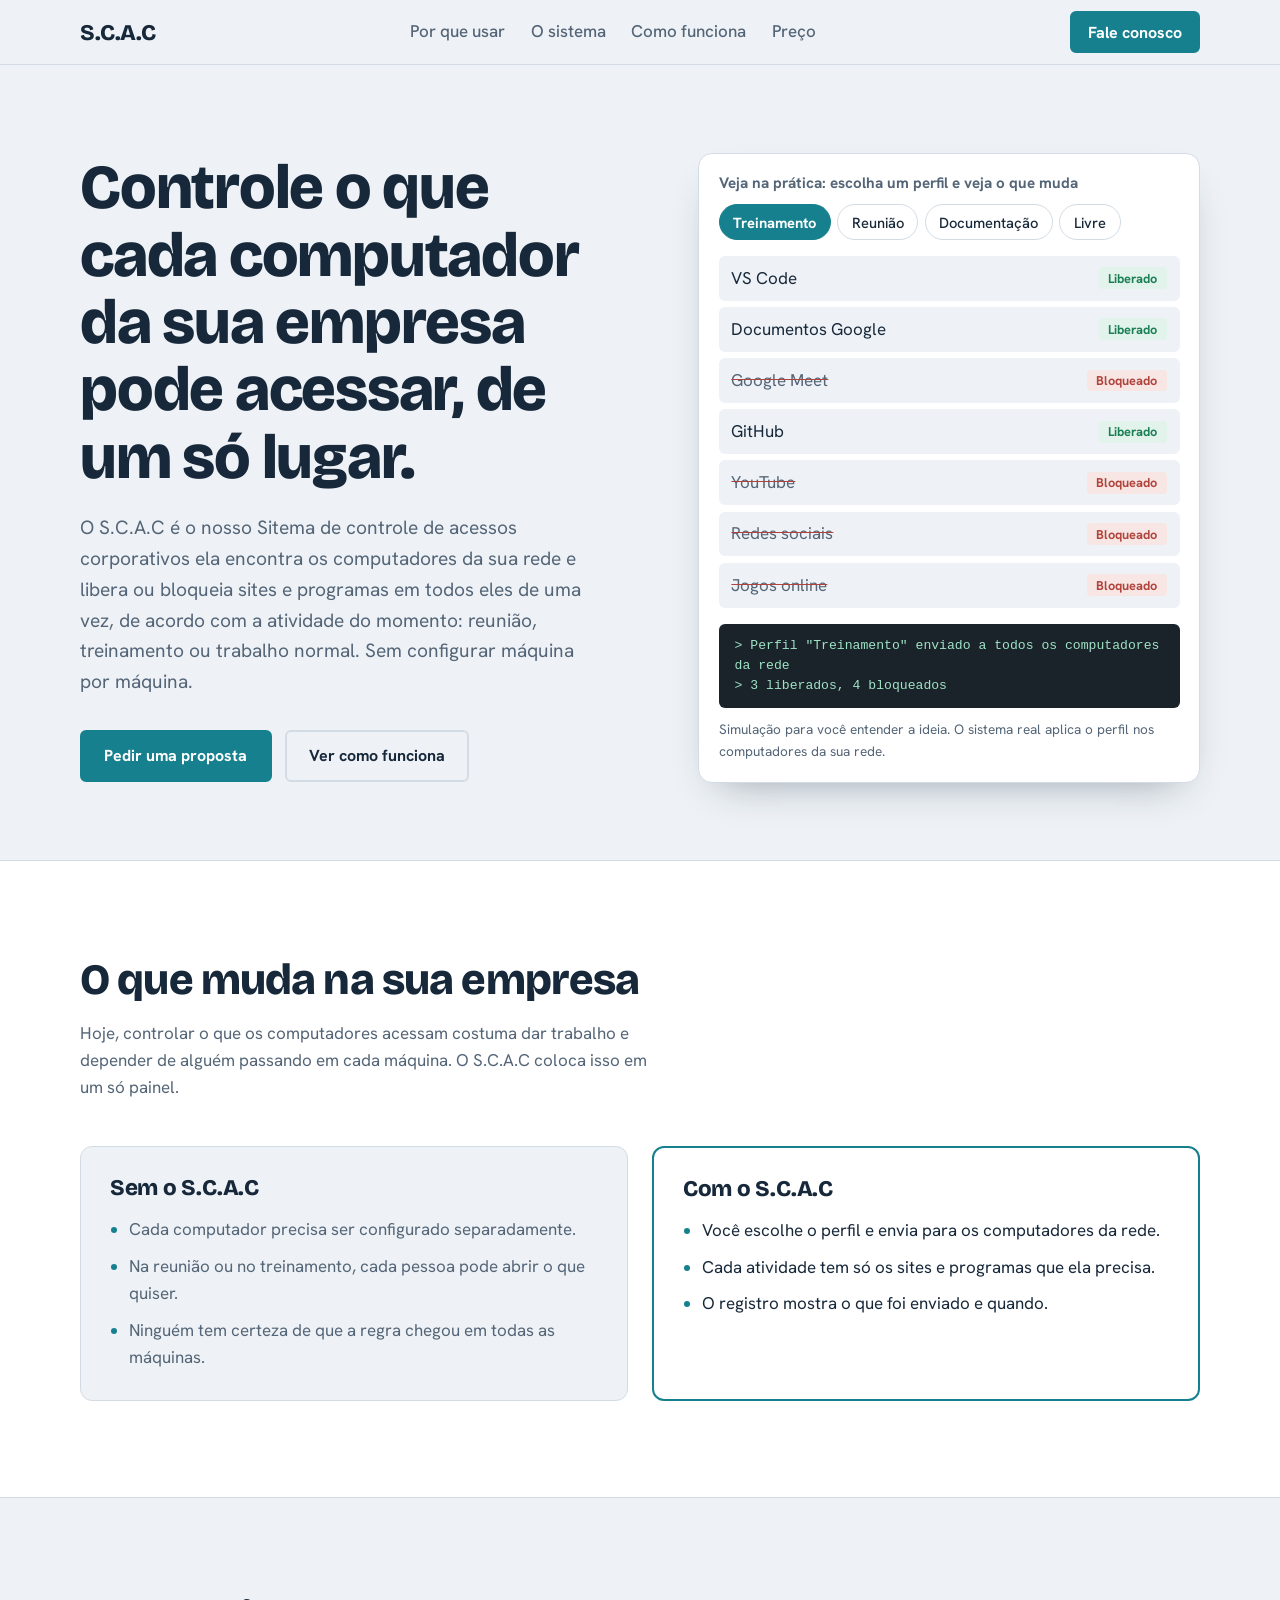
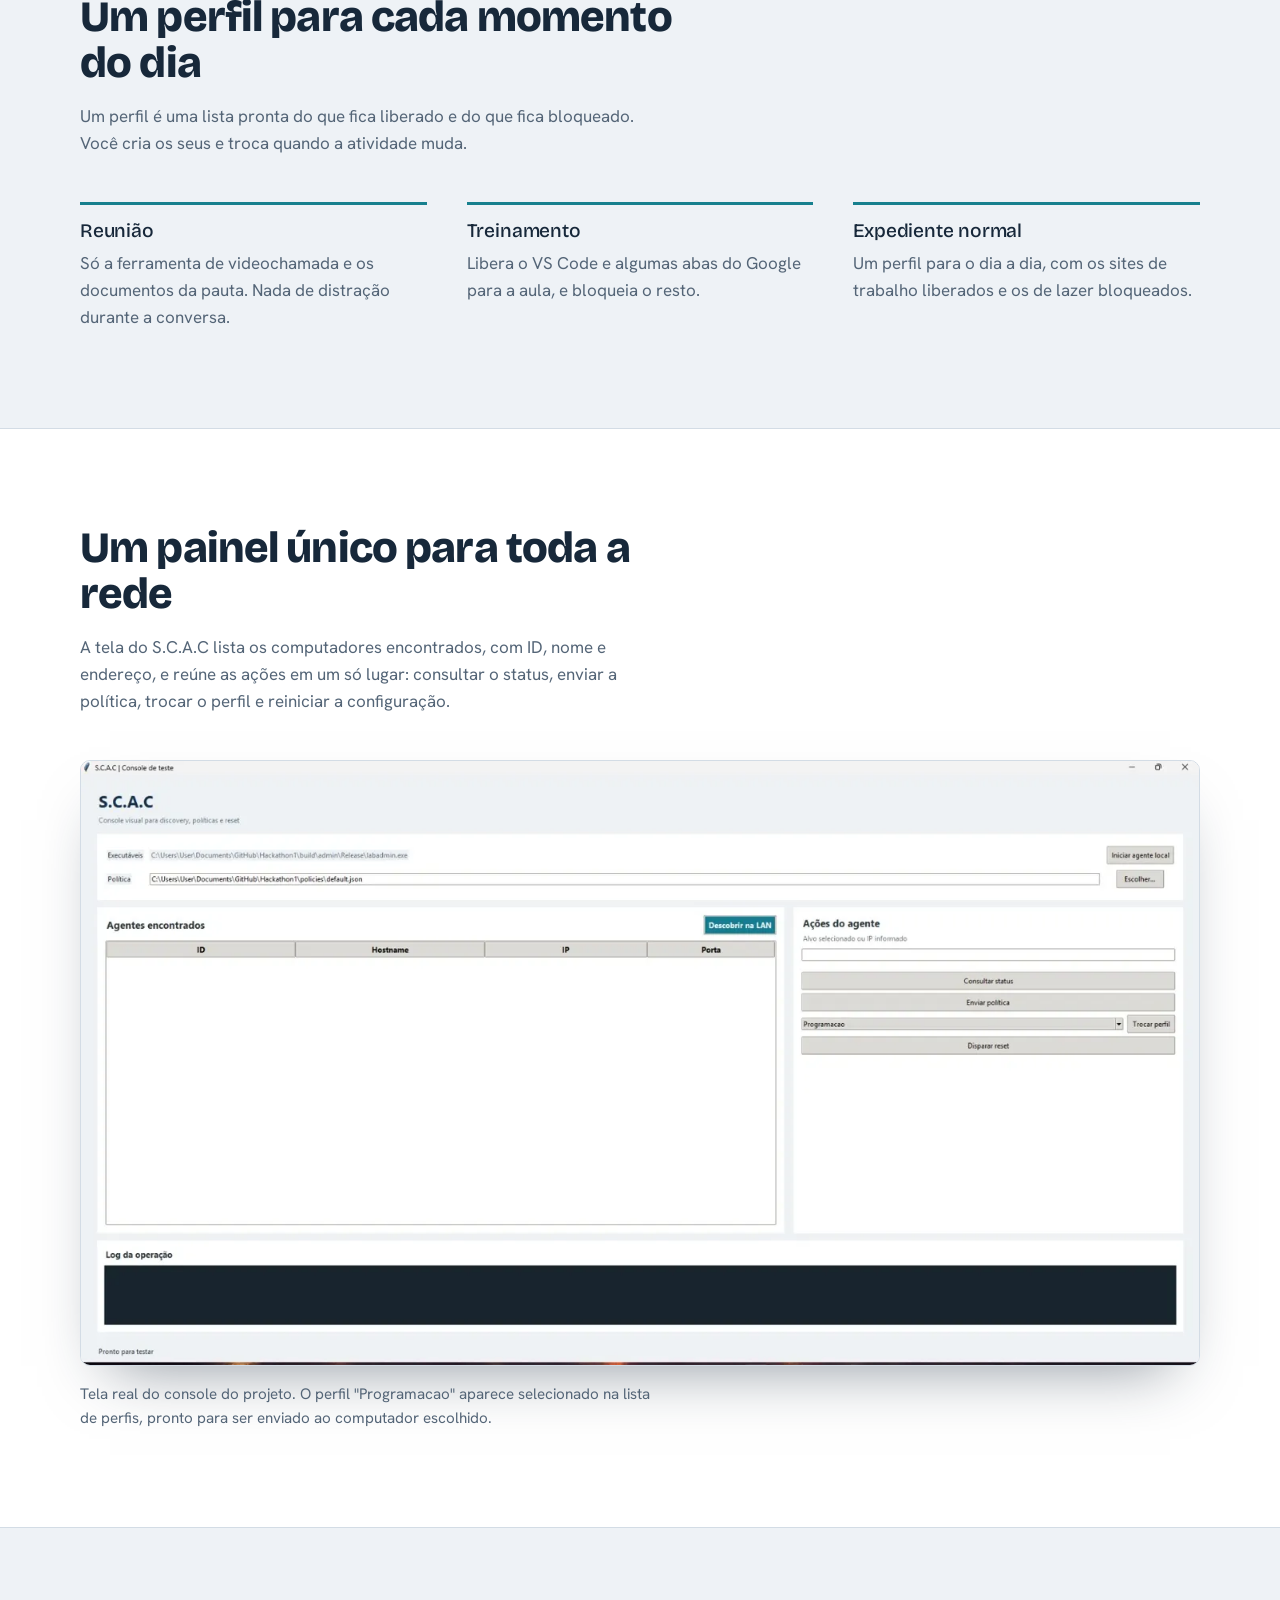
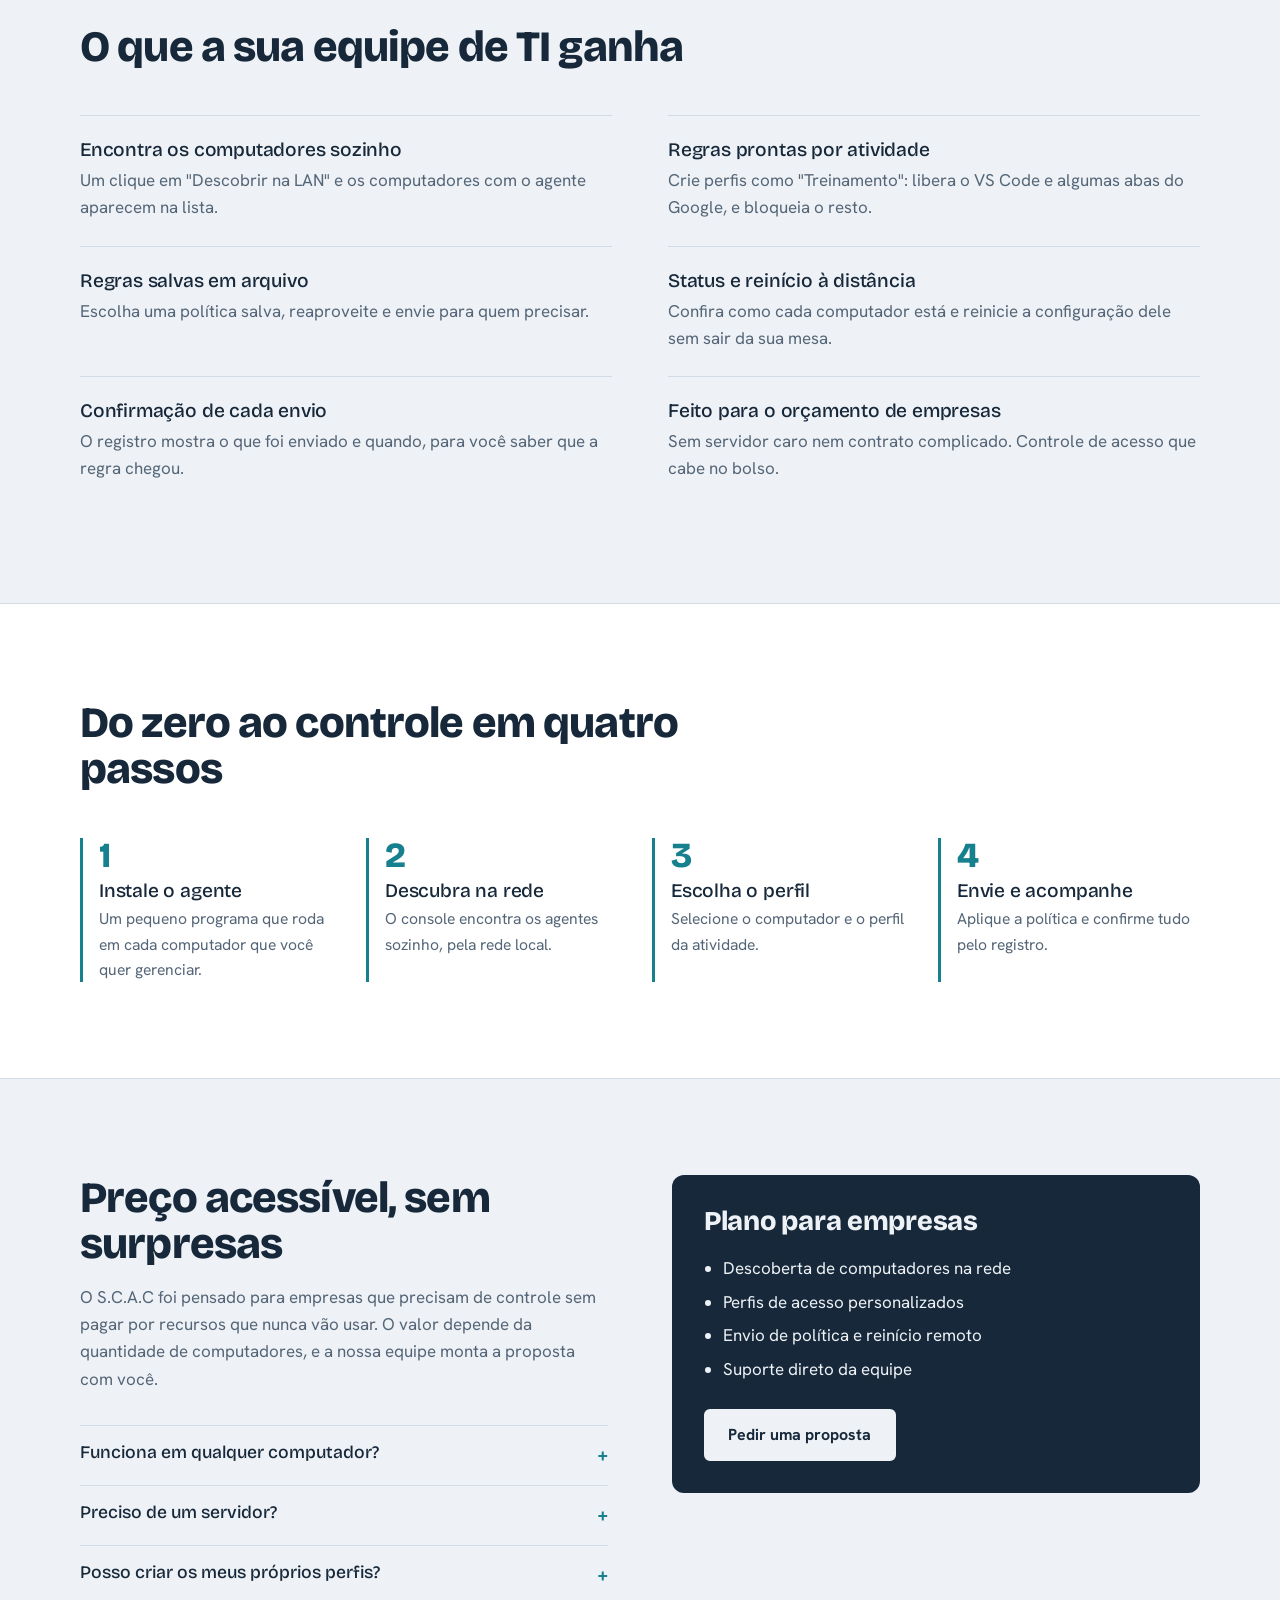
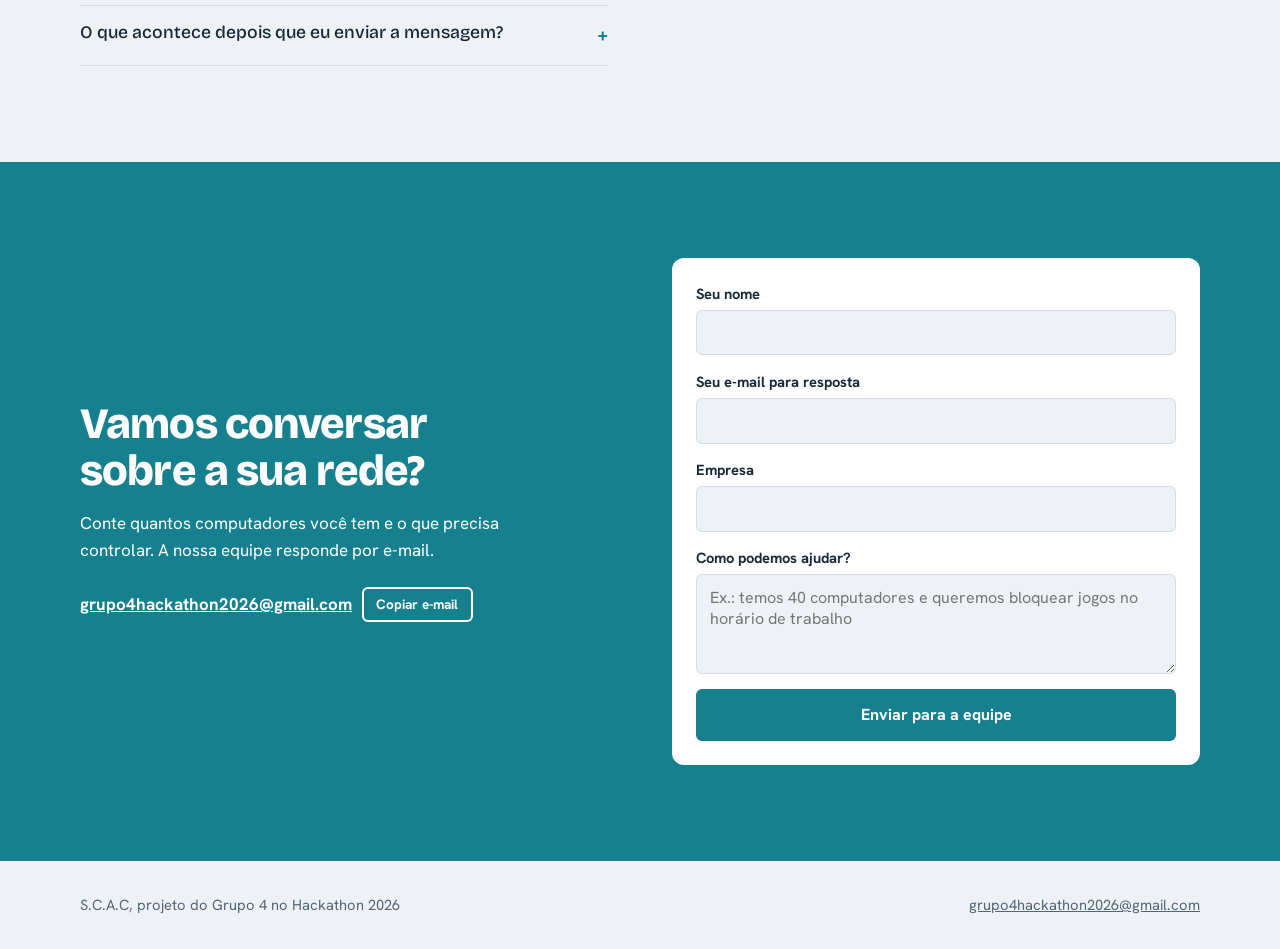
==== commit 098e3ccb: "Fix typo in lead paragraph of index.html" ====
--- a/index.html
+++ b/index.html
@@ -25,7 +25,7 @@
 <div class="hero"><div class="wrap">
 <div class="intro">
 <h1>Controle o que cada computador da sua empresa pode acessar, de um só lugar.</h1>
-<p class="lead">O S.C.A.C encontra os computadores da sua rede e libera ou bloqueia sites e programas em todos eles de uma vez, de acordo com a atividade do momento: reunião, treinamento ou trabalho normal. Sem configurar máquina por máquina.</p>
+<p class="lead">O S.C.A.C é o nosso Sitema de controle de acessos corporativos ela encontra os computadores da sua rede e libera ou bloqueia sites e programas em todos eles de uma vez, de acordo com a atividade do momento: reunião, treinamento ou trabalho normal. Sem configurar máquina por máquina.</p>
 <div class="cta"><a class="btn" href="#contato">Pedir uma proposta</a><a class="btn ghost" href="#como">Ver como funciona</a></div>
 </div>
 <div class="demo" aria-label="Demonstração de perfis">
--- a/css/style.css
+++ b/css/style.css
@@ -11,15 +11,15 @@
 :focus-visible{outline:3px solid var(--teal);outline-offset:3px;border-radius:4px}
 .wrap{width:min(1120px,100% - 2.5rem);margin-inline:auto}
 h1,h2,h3{font-family:var(--fd);line-height:1.08;margin:0;letter-spacing:-.02em}
-h1{font-size:clamp(2.4rem,6vw,4.3rem);font-weight:800}
-h2{font-size:clamp(1.8rem,4vw,2.7rem);font-weight:800;max-width:20ch}
+h1{font-size:clamp(2.2rem,5.4vw,3.9rem);font-weight:800}
+h2{font-size:clamp(1.8rem,4vw,2.7rem);font-weight:800;max-width:22ch}
 h3{font-size:1.2rem;font-weight:500;letter-spacing:-.01em}
 p{margin:0}
 .btn{display:inline-block;font:700 1rem var(--fb);text-decoration:none;padding:.85rem 1.4rem;border-radius:6px;border:2px solid var(--teal);background:var(--teal);color:var(--on-teal);cursor:pointer;transition:transform .15s,background .15s}
 .btn:hover{transform:translateY(-2px);background:var(--teal-d);border-color:var(--teal-d)}
 .btn.ghost{background:transparent;color:var(--ink);border-color:var(--line)}
 .btn.ghost:hover{background:var(--surface);border-color:var(--teal)}
-/* nav */
+.btn[disabled]{opacity:.65;cursor:wait;transform:none}
 .nav{position:sticky;top:0;z-index:10;background:color-mix(in srgb,var(--bg) 88%,transparent);backdrop-filter:blur(8px);border-bottom:1px solid var(--line);padding-top:env(safe-area-inset-top,0px)}
 .nav .wrap{display:flex;align-items:center;justify-content:space-between;height:64px}
 .logo{font:800 1.4rem var(--fd);text-decoration:none;letter-spacing:-.02em}
@@ -27,17 +27,15 @@
 .nav ul a{text-decoration:none;color:var(--muted);font-weight:500}
 .nav ul a:hover{color:var(--ink)}
 .nav .btn{padding:.55rem 1rem}
-@media(max-width:760px){.nav ul{display:none}}
-/* hero */
+@media(max-width:860px){.nav ul{display:none}}
 .hero{padding:clamp(2.5rem,7vw,5.5rem) 0 clamp(3rem,6vw,5rem)}
 .hero .wrap{display:grid;grid-template-columns:1.05fr .95fr;gap:clamp(2rem,5vw,4rem);align-items:center}
-.hero p.lead{font-size:1.2rem;color:var(--muted);margin:1.4rem 0 2rem;max-width:46ch}
+.hero p.lead{font-size:1.2rem;color:var(--muted);margin:1.4rem 0 2rem;max-width:48ch}
 .cta{display:flex;flex-wrap:wrap;gap:.8rem}
 .hero .intro>*{animation:rise .7s both}
 .hero .intro>*:nth-child(2){animation-delay:.1s}.hero .intro>*:nth-child(3){animation-delay:.2s}
 @keyframes rise{from{opacity:0;transform:translateY(16px)}}
 @media(max-width:860px){.hero .wrap{grid-template-columns:1fr}}
-/* demo */
 .demo{background:var(--surface);border:1px solid var(--line);border-radius:14px;padding:1.2rem;box-shadow:0 18px 40px -22px rgba(23,40,58,.45)}
 .demo-h{font:700 .95rem var(--fb);color:var(--muted);margin-bottom:.7rem}
 .tabs{display:flex;flex-wrap:wrap;gap:.4rem;margin-bottom:1rem}
@@ -50,15 +48,28 @@
 .sites li.no{color:var(--muted)}
 .sites li.no .st{background:var(--nobg);color:var(--no)}
 .sites li.no span:first-child{text-decoration:line-through;text-decoration-color:var(--no)}
-.log{margin-top:1rem;background:var(--log);color:#9fe3c6;font:.82rem/1.5 ui-monospace,Consolas,monospace;padding:.8rem 1rem;border-radius:6px;min-height:3.6em}
-/* sections */
+.log{margin-top:1rem;background:var(--log);color:#9fe3c6;font:.82rem/1.5 ui-monospace,Consolas,monospace;padding:.8rem 1rem;border-radius:6px;min-height:3.6em;white-space:pre-line}
+.demo-note{font-size:.85rem;color:var(--muted);margin-top:.7rem}
 section{padding:clamp(3.5rem,8vw,6rem) 0}
 .band{background:var(--surface);border-block:1px solid var(--line)}
 .sec-head{display:grid;gap:1rem;margin-bottom:2.8rem}
-.sec-head p{color:var(--muted);max-width:56ch}
+.sec-head p{color:var(--muted);max-width:58ch}
+.compare{display:grid;grid-template-columns:1fr 1fr;gap:1.5rem}
+.compare>div{border-radius:12px;padding:1.8rem;border:1px solid var(--line)}
+.compare .antes{background:var(--bg)}
+.compare .depois{border:2px solid var(--teal);background:var(--surface)}
+.compare h3{font-size:1.4rem;font-weight:800;margin-bottom:1rem}
+.compare ul{margin:0;padding-left:1.2rem;display:grid;gap:.6rem}
+.compare .antes li{color:var(--muted)}
+.compare li::marker{color:var(--teal)}
+@media(max-width:760px){.compare{grid-template-columns:1fr}}
+.uses{display:grid;grid-template-columns:repeat(3,1fr);gap:0 2.5rem}
+.uses div{border-top:3px solid var(--teal);padding-top:1rem}
+.uses p{color:var(--muted);margin-top:.5rem}
+@media(max-width:760px){.uses{grid-template-columns:1fr;gap:1.8rem}}
 .shot{border:1px solid var(--line);border-radius:10px;overflow:hidden;box-shadow:0 30px 60px -30px rgba(23,40,58,.5)}
 .shot img{width:100%;height:auto}
-.caption{color:var(--muted);font-size:.95rem;margin-top:1rem;max-width:62ch}
+.caption{color:var(--muted);font-size:.95rem;margin-top:1rem;max-width:64ch}
 .feat{display:grid;grid-template-columns:repeat(2,1fr);gap:0 3.5rem}
 .feat div{padding:1.5rem 0;border-top:1px solid var(--line)}
 .feat p{color:var(--muted);margin-top:.4rem}
@@ -81,7 +92,6 @@
 summary::after{content:"+";font-size:1.4rem;color:var(--teal);transition:transform .2s}
 details[open] summary::after{transform:rotate(45deg)}
 details p{color:var(--muted);margin-top:.6rem;max-width:60ch}
-/* contato */
 .contact{background:var(--teal);color:var(--on-teal)}
 .contact .split{align-items:center}
 .contact h2{max-width:16ch}
@@ -93,6 +103,11 @@
 label{display:grid;gap:.3rem;font-weight:700;font-size:.92rem}
 input,textarea{font:400 1rem var(--fb);padding:.7rem .8rem;border:1px solid var(--line);border-radius:6px;background:var(--bg);color:var(--ink)}
 textarea{min-height:100px;resize:vertical}
+.hp{position:absolute;left:-9999px;width:1px;height:1px;overflow:hidden}
+#status{font-size:.95rem;font-weight:500;border-radius:6px;padding:.7rem .9rem;display:none}
+#status.ok{display:block;background:var(--okbg);color:var(--ok)}
+#status.err{display:block;background:var(--nobg);color:var(--no)}
+#status a{font-weight:700}
 footer{padding:2rem 0;color:var(--muted);font-size:.92rem}
 footer .wrap{display:flex;flex-wrap:wrap;justify-content:space-between;gap:.5rem}
 @media(prefers-reduced-motion:reduce){*{animation:none!important;transition:none!important;scroll-behavior:auto!important}}
